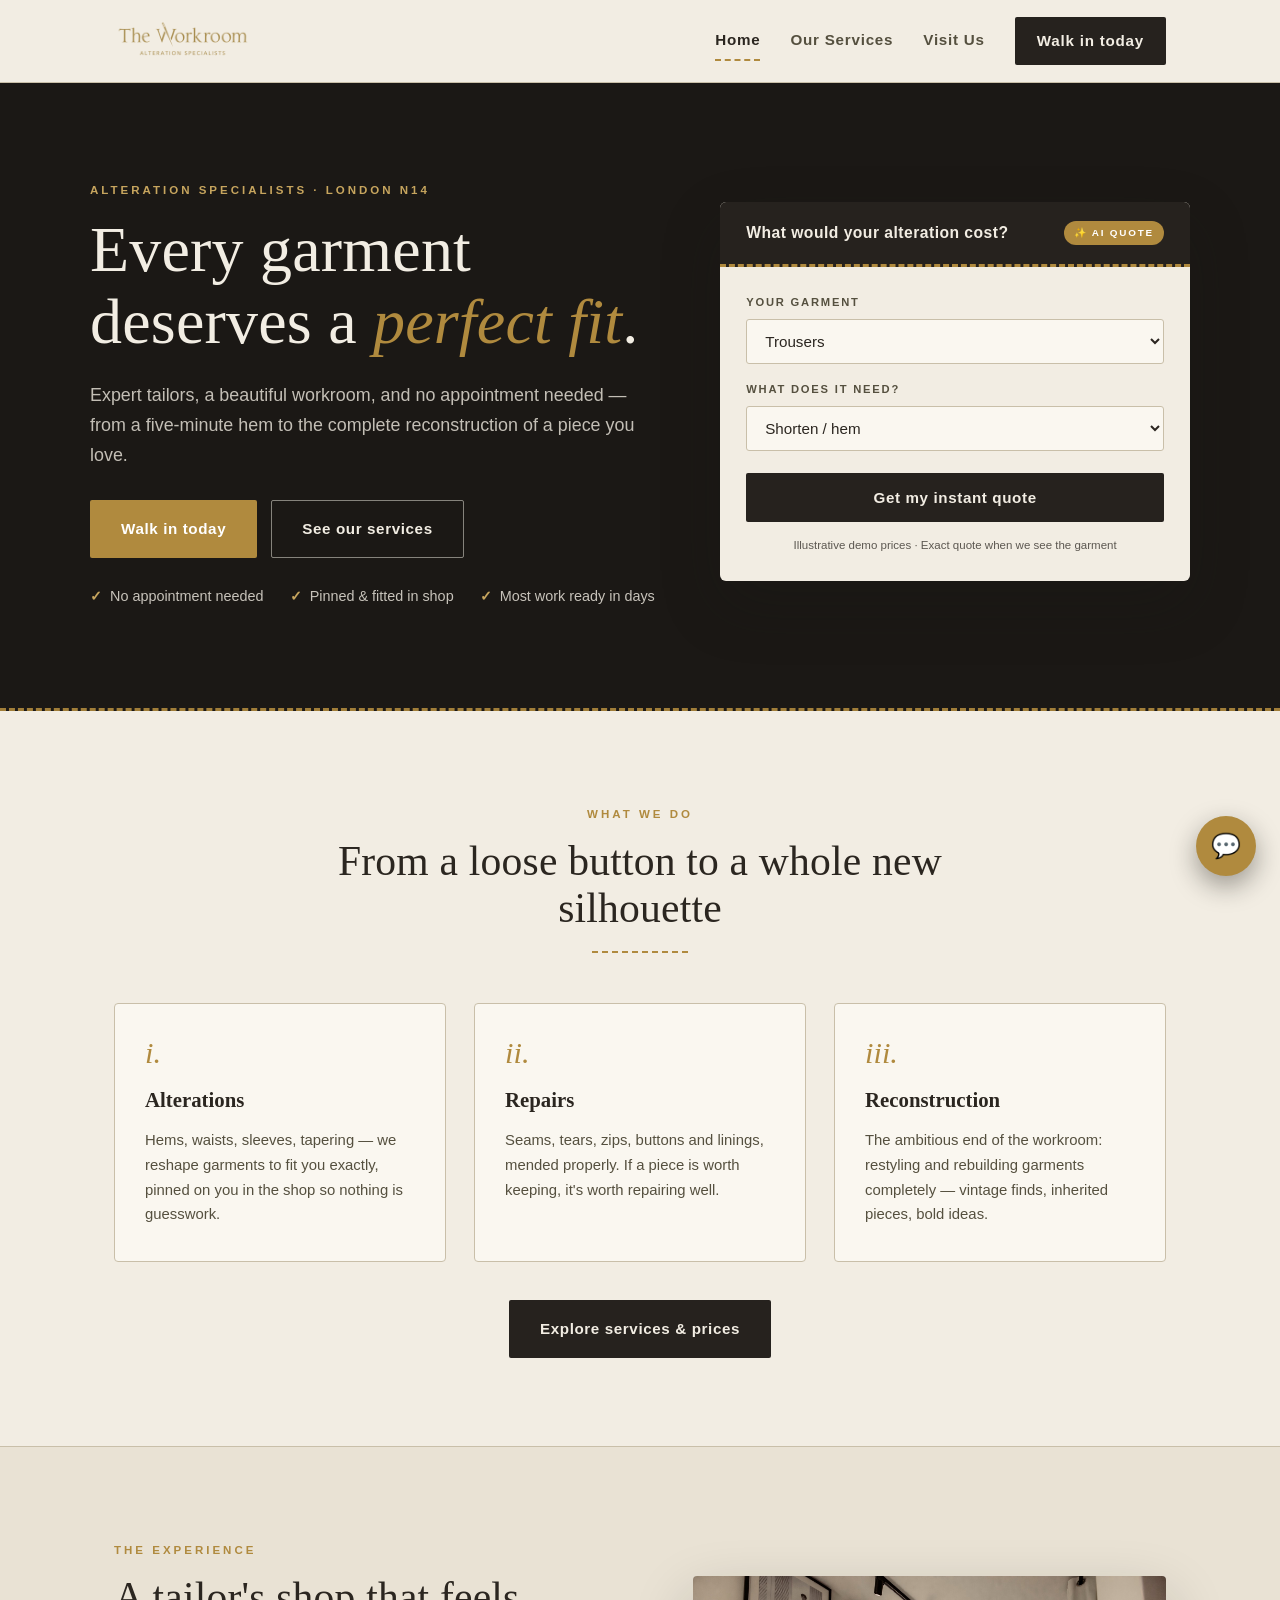
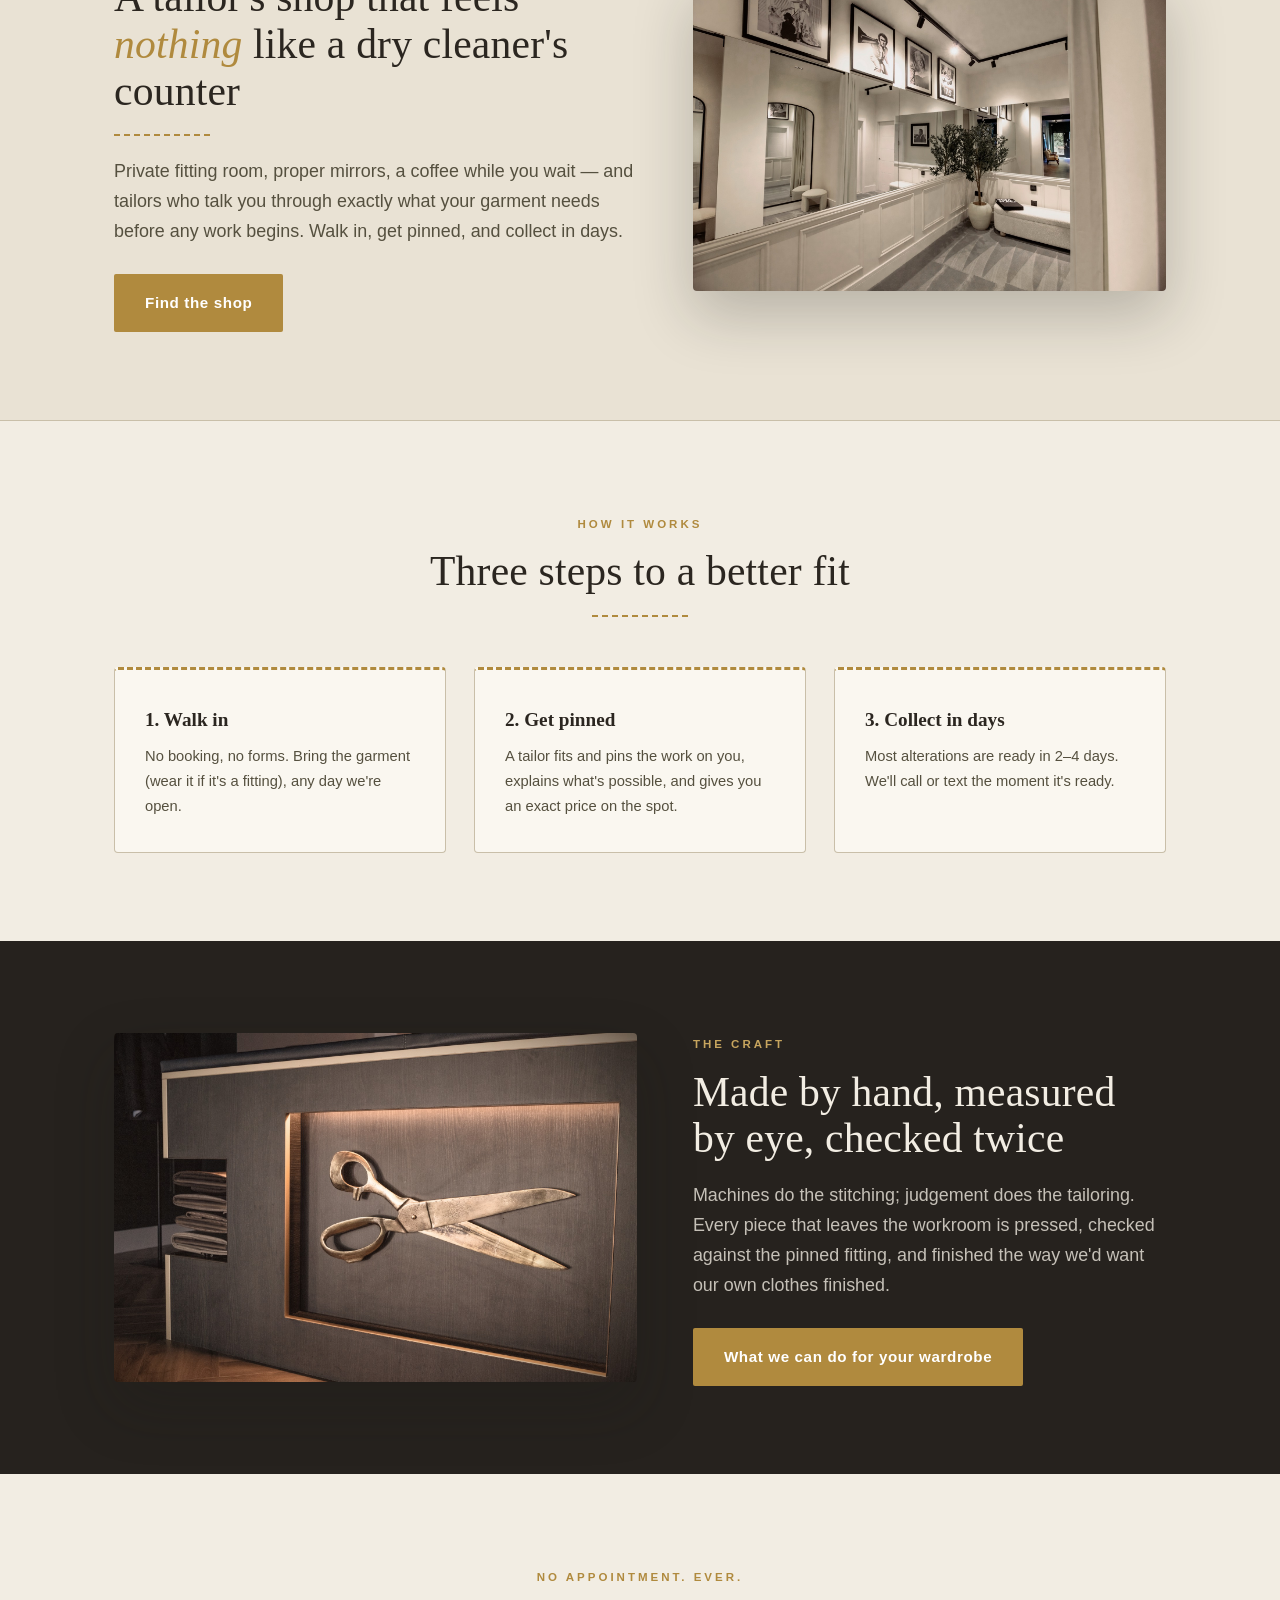
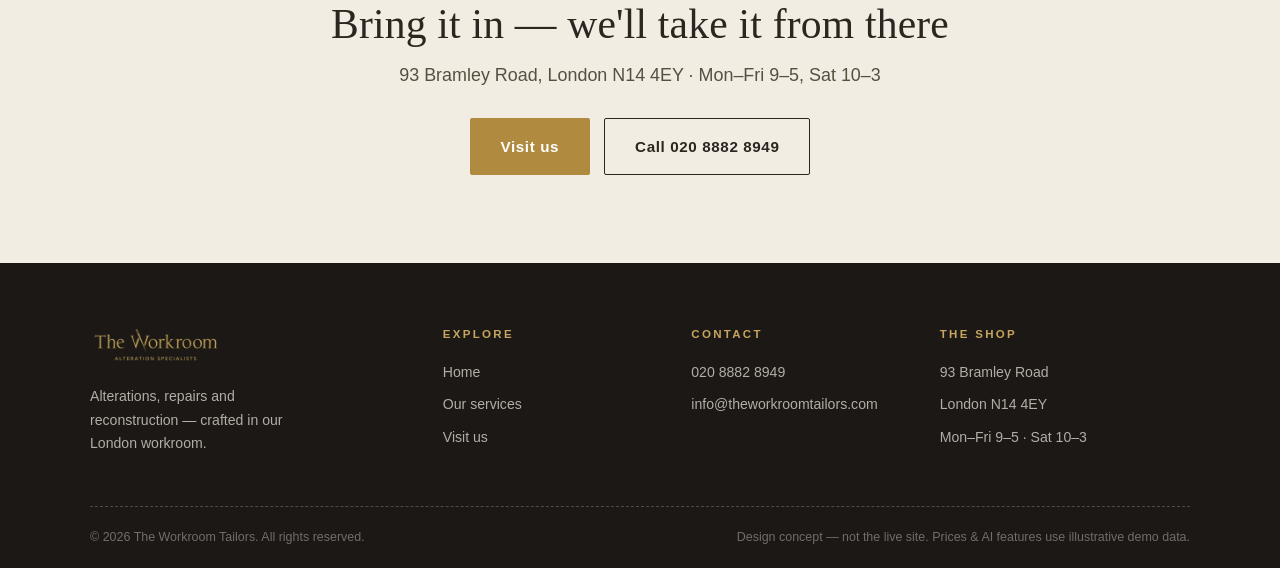
==== index.html @ c44c6825 "Workroom Tailors pitch mockup Co-Authored-By: Claude Fable 5 <noreply@anthropic.com> Claude-Session:" ====
<!DOCTYPE html>
<html lang="en-GB">
<head>
<meta charset="UTF-8">
<meta name="viewport" content="width=device-width, initial-scale=1.0">
<title>The Workroom Tailors — Alterations, Repairs &amp; Reconstruction in London N14</title>
<meta name="description" content="Expert alterations, repairs and reconstruction at 93 Bramley Road, London. Walk in — no appointment needed.">
<link rel="icon" href="assets/logo.png">
<link rel="stylesheet" href="css/style.css">
</head>
<body>

<header class="site-header">
  <div class="wrap header-in">
    <a class="brand" href="index.html">
      <img src="assets/logo.png" alt="The Workroom — Alteration Specialists">
    </a>
    <nav class="main-nav" id="nav" aria-label="Main navigation">
      <a href="index.html" class="active">Home</a>
      <a href="our-services.html">Our Services</a>
      <a href="visit-us.html">Visit Us</a>
      <a href="visit-us.html" class="nav-cta">Walk in today</a>
    </nav>
    <button class="nav-toggle" aria-label="Menu" aria-expanded="false">☰</button>
  </div>
</header>

<section class="hero on-dark" style="--hero-img: url('assets/shop-interior.jpg');">
  <div class="wrap hero-in">
    <div>
      <span class="eyebrow">Alteration Specialists · London N14</span>
      <h1>Every garment deserves a <span class="brass-i">perfect fit</span>.</h1>
      <p class="lede">Expert tailors, a beautiful workroom, and no appointment needed — from a five-minute hem to the complete reconstruction of a piece you love.</p>
      <div class="cta-buttons" style="justify-content: flex-start;">
        <a href="visit-us.html" class="btn btn-brass">Walk in today</a>
        <a href="our-services.html" class="btn btn-outline">See our services</a>
      </div>
      <ul class="hero-points">
        <li><span class="tick">✓</span> No appointment needed</li>
        <li><span class="tick">✓</span> Pinned &amp; fitted in shop</li>
        <li><span class="tick">✓</span> Most work ready in days</li>
      </ul>
    </div>

    <div class="est-card" data-estimator>
      <div class="est-top">
        <h3>What would your alteration cost?</h3>
        <span class="est-badge">✨ AI Quote</span>
      </div>
      <div class="est-body"><!-- estimator.js renders here --></div>
    </div>
  </div>
  <div class="hero-rule"></div>
</section>

<section class="section">
  <div class="wrap">
    <div class="section-head center reveal">
      <span class="eyebrow">What we do</span>
      <h2>From a loose button to a whole new silhouette</h2>
      <div class="stitch-rule"></div>
    </div>
    <div class="grid-3">
      <div class="card reveal">
        <div class="num">i.</div>
        <h3>Alterations</h3>
        <p>Hems, waists, sleeves, tapering — we reshape garments to fit you exactly, pinned on you in the shop so nothing is guesswork.</p>
      </div>
      <div class="card reveal">
        <div class="num">ii.</div>
        <h3>Repairs</h3>
        <p>Seams, tears, zips, buttons and linings, mended properly. If a piece is worth keeping, it's worth repairing well.</p>
      </div>
      <div class="card reveal">
        <div class="num">iii.</div>
        <h3>Reconstruction</h3>
        <p>The ambitious end of the workroom: restyling and rebuilding garments completely — vintage finds, inherited pieces, bold ideas.</p>
      </div>
    </div>
    <div style="text-align:center; margin-top: 38px;" class="reveal">
      <a href="our-services.html" class="btn btn-cloth">Explore services &amp; prices</a>
    </div>
  </div>
</section>

<section class="section deep-linen">
  <div class="wrap band-in">
    <div class="reveal">
      <span class="eyebrow">The experience</span>
      <h2>A tailor's shop that feels <span class="brass-i">nothing</span> like a dry cleaner's counter</h2>
      <div class="stitch-rule"></div>
      <p class="lede" style="margin-top: 20px;">Private fitting room, proper mirrors, a coffee while you wait — and tailors who talk you through exactly what your garment needs before any work begins. Walk in, get pinned, and collect in days.</p>
      <div class="cta-buttons" style="justify-content: flex-start; margin-top: 28px;">
        <a href="visit-us.html" class="btn btn-brass">Find the shop</a>
      </div>
    </div>
    <img class="reveal" src="assets/fitting-room.jpg" alt="The Workroom's private fitting room" loading="lazy">
  </div>
</section>

<section class="section">
  <div class="wrap">
    <div class="section-head center reveal">
      <span class="eyebrow">How it works</span>
      <h2>Three steps to a better fit</h2>
      <div class="stitch-rule"></div>
    </div>
    <div class="steps">
      <div class="step reveal">
        <h3>1. Walk in</h3>
        <p>No booking, no forms. Bring the garment (wear it if it's a fitting), any day we're open.</p>
      </div>
      <div class="step reveal">
        <h3>2. Get pinned</h3>
        <p>A tailor fits and pins the work on you, explains what's possible, and gives you an exact price on the spot.</p>
      </div>
      <div class="step reveal">
        <h3>3. Collect in days</h3>
        <p>Most alterations are ready in 2–4 days. We'll call or text the moment it's ready.</p>
      </div>
    </div>
  </div>
</section>

<section class="section dark on-dark">
  <div class="wrap band-in">
    <img class="reveal" src="assets/counter-scissors.jpg" alt="Brass tailor's shears set into the Workroom counter" loading="lazy">
    <div class="reveal">
      <span class="eyebrow">The craft</span>
      <h2>Made by hand, measured by eye, checked twice</h2>
      <p class="lede" style="margin-top: 18px;">Machines do the stitching; judgement does the tailoring. Every piece that leaves the workroom is pressed, checked against the pinned fitting, and finished the way we'd want our own clothes finished.</p>
      <div class="cta-buttons" style="justify-content: flex-start; margin-top: 28px;">
        <a href="our-services.html" class="btn btn-brass">What we can do for your wardrobe</a>
      </div>
    </div>
  </div>
</section>

<section class="section">
  <div class="wrap cta-final reveal">
    <span class="eyebrow">No appointment. Ever.</span>
    <h2>Bring it in — we'll take it from there</h2>
    <p class="lede">93 Bramley Road, London N14 4EY · Mon–Fri 9–5, Sat 10–3</p>
    <div class="cta-buttons">
      <a href="visit-us.html" class="btn btn-brass">Visit us</a>
      <a href="tel:02088828949" class="btn btn-outline">Call 020 8882 8949</a>
    </div>
  </div>
</section>

<footer class="site-footer">
  <div class="wrap footer-in">
    <div class="footer-brand">
      <img src="assets/logo.png" alt="The Workroom — Alteration Specialists">
      <p>Alterations, repairs and reconstruction — crafted in our London workroom.</p>
    </div>
    <div>
      <h4>Explore</h4>
      <ul>
        <li><a href="index.html">Home</a></li>
        <li><a href="our-services.html">Our services</a></li>
        <li><a href="visit-us.html">Visit us</a></li>
      </ul>
    </div>
    <div>
      <h4>Contact</h4>
      <ul>
        <li><a href="tel:02088828949">020 8882 8949</a></li>
        <li><a href="mailto:info@theworkroomtailors.com">info@theworkroomtailors.com</a></li>
      </ul>
    </div>
    <div>
      <h4>The shop</h4>
      <ul>
        <li>93 Bramley Road</li>
        <li>London N14 4EY</li>
        <li>Mon–Fri 9–5 · Sat 10–3</li>
      </ul>
    </div>
  </div>
  <div class="wrap footer-legal">
    <span>© 2026 The Workroom Tailors. All rights reserved.</span>
    <span>Design concept — not the live site. Prices &amp; AI features use illustrative demo data.</span>
  </div>
</footer>

<script src="js/main.js"></script>
<script src="js/estimator.js"></script>
<script src="js/chat.js"></script>
</body>
</html>
---- css/style.css ----
/* The Workroom Tailors — full-site pitch mockup
   Carries the approved single-page mockup's identity: dark cloth, linen,
   chalk-blue and brass with the stitch motif. No webfonts — demos offline. */

:root {
  --cloth: #26221E;
  --cloth-deep: #1B1815;
  --linen: #F2EDE3;
  --linen-deep: #E9E2D4;
  --chalk: #8FB6D4;
  --brass: #B08A3E;
  --brass-soft: #C7A55E;
  --ink: #2B2620;
  --body-c: #55503F;
  --stitch: #C9BFA9;
  --shadow: 0 12px 32px rgba(27, 24, 21, 0.14);
  --shadow-lg: 0 24px 60px rgba(27, 24, 21, 0.24);
  --serif: Didot, "Bodoni 72", "Playfair Display", Georgia, serif;
  --sans: Optima, Candara, "Gill Sans", "Segoe UI", sans-serif;
}

* { margin: 0; padding: 0; box-sizing: border-box; }

html { scroll-behavior: smooth; }

body {
  font-family: var(--sans);
  color: var(--body-c);
  background: var(--linen);
  line-height: 1.68;
  font-size: 16.5px;
  -webkit-font-smoothing: antialiased;
}

img { max-width: 100%; display: block; }

a { color: inherit; }

:focus-visible { outline: 3px solid var(--chalk); outline-offset: 3px; }

.wrap { max-width: 1100px; margin: 0 auto; padding: 0 24px; }

/* ---------- Typography ---------- */

h1, h2, h3.display {
  font-family: var(--serif);
  font-weight: 500;
  color: var(--ink);
  line-height: 1.12;
  letter-spacing: 0.2px;
}

h1 { font-size: clamp(2.4rem, 5.2vw, 4rem); }
h2 { font-size: clamp(1.8rem, 3.4vw, 2.6rem); }

.eyebrow {
  display: inline-block;
  font-size: 0.72rem;
  font-weight: 600;
  letter-spacing: 0.26em;
  text-transform: uppercase;
  color: var(--brass);
  margin-bottom: 14px;
}

.lede { font-size: 1.12rem; max-width: 56ch; }

.brass-i { font-style: italic; color: var(--brass); }

.on-dark h1, .on-dark h2 { color: var(--linen); }
.on-dark .lede { color: rgba(242, 237, 227, 0.78); }
.on-dark .eyebrow { color: var(--brass-soft); }

/* ---------- Stitch motif ---------- */

.stitch-rule {
  height: 0;
  width: 96px;
  border-top: 2px dashed var(--brass);
  margin: 20px 0 0;
}

.center .stitch-rule { margin-left: auto; margin-right: auto; }

/* ---------- Buttons ---------- */

.btn {
  display: inline-block;
  font-family: var(--sans);
  font-weight: 600;
  font-size: 0.95rem;
  letter-spacing: 0.04em;
  padding: 15px 30px;
  border-radius: 2px;
  border: 1px solid transparent;
  text-decoration: none;
  cursor: pointer;
  transition: transform 0.18s ease, box-shadow 0.18s ease, background 0.18s ease;
}

.btn:hover { transform: translateY(-1px); }

.btn-brass { background: var(--brass); color: #fff; }
.btn-brass:hover { background: #9a7735; box-shadow: 0 8px 22px rgba(176, 138, 62, 0.4); }

.btn-cloth { background: var(--cloth); color: var(--linen); }
.btn-cloth:hover { box-shadow: 0 8px 22px rgba(27, 24, 21, 0.35); }

.btn-outline { background: transparent; color: var(--ink); border-color: var(--ink); }
.btn-outline:hover { background: rgba(43, 38, 32, 0.06); }

.on-dark .btn-outline { color: var(--linen); border-color: rgba(242, 237, 227, 0.5); }
.on-dark .btn-outline:hover { border-color: var(--linen); background: rgba(242, 237, 227, 0.08); }

/* ---------- Header ---------- */

.site-header {
  position: sticky;
  top: 0;
  z-index: 90;
  background: rgba(242, 237, 227, 0.96);
  backdrop-filter: blur(10px);
  border-bottom: 1px solid var(--stitch);
}

.header-in {
  display: flex;
  align-items: center;
  justify-content: space-between;
  gap: 20px;
  height: 82px;
}

.brand { display: flex; align-items: center; text-decoration: none; }

.brand img { height: 46px; width: auto; }

.main-nav { display: flex; align-items: center; gap: 30px; }

.main-nav a {
  text-decoration: none;
  font-size: 0.95rem;
  font-weight: 600;
  letter-spacing: 0.05em;
  color: var(--body-c);
  padding: 6px 0;
  border-bottom: 2px dashed transparent;
  transition: color 0.15s ease, border-color 0.15s ease;
}

.main-nav a:hover { color: var(--ink); }

.main-nav a.active { color: var(--ink); border-bottom-color: var(--brass); }

.main-nav a.nav-cta {
  padding: 11px 22px;
  border-bottom: none;
  border-radius: 2px;
  background: var(--cloth);
  color: var(--linen);
}

.main-nav a.nav-cta:hover { background: var(--cloth-deep); color: #fff; }

.nav-toggle {
  display: none;
  background: none;
  border: 1px solid var(--stitch);
  border-radius: 3px;
  padding: 8px 10px;
  font-size: 1.1rem;
  cursor: pointer;
  color: var(--ink);
}

/* ---------- Hero (dark, photo) ---------- */

.hero {
  position: relative;
  background: var(--cloth-deep);
  color: var(--linen);
  overflow: hidden;
}

.hero::before {
  content: "";
  position: absolute;
  inset: 0;
  background-image: var(--hero-img, none);
  background-size: cover;
  background-position: center;
  opacity: 0.42;
}

.hero::after {
  content: "";
  position: absolute;
  inset: 0;
  background: linear-gradient(100deg, rgba(27, 24, 21, 0.92) 25%, rgba(27, 24, 21, 0.45) 100%);
}

.hero-in {
  position: relative;
  z-index: 2;
  display: grid;
  grid-template-columns: 1.1fr 0.9fr;
  gap: 56px;
  align-items: center;
  padding: 92px 0 100px;
}

.hero-in.hero-solo { grid-template-columns: 1fr; max-width: 720px; }

.hero .lede { margin: 22px 0 30px; }

.hero-points { list-style: none; display: flex; flex-wrap: wrap; gap: 10px 26px; margin-top: 26px; }

.hero-points li {
  font-size: 0.9rem;
  color: rgba(242, 237, 227, 0.8);
  display: flex;
  align-items: center;
  gap: 8px;
}

.hero-points .tick { color: var(--brass-soft); font-weight: 700; }

.hero-rule {
  position: relative;
  z-index: 2;
  height: 0;
  border-top: 3px dashed var(--brass);
  opacity: 0.9;
}

/* ---------- Page hero (inner) ---------- */

.page-hero {
  position: relative;
  background: var(--cloth-deep);
  color: var(--linen);
  padding: 76px 0 68px;
  overflow: hidden;
}

.page-hero::before {
  content: "";
  position: absolute;
  inset: 0;
  background-image: var(--hero-img, none);
  background-size: cover;
  background-position: center 60%;
  opacity: 0.34;
}

.page-hero::after {
  content: "";
  position: absolute;
  inset: 0;
  background: linear-gradient(100deg, rgba(27, 24, 21, 0.93) 30%, rgba(27, 24, 21, 0.5) 100%);
}

.page-hero .wrap { position: relative; z-index: 2; }

.page-hero h1 { font-size: clamp(2.1rem, 4.2vw, 3.2rem); }
.page-hero .lede { margin-top: 16px; }

.page-hero .crumb {
  font-size: 0.75rem;
  letter-spacing: 0.16em;
  text-transform: uppercase;
  color: var(--brass-soft);
  margin-bottom: 14px;
}
.page-hero .crumb a { color: var(--brass-soft); text-decoration: none; }
.page-hero .crumb a:hover { text-decoration: underline; }

/* ---------- Estimator card (signature) ---------- */

.est-card {
  background: var(--linen);
  color: var(--ink);
  border-radius: 6px;
  box-shadow: var(--shadow-lg);
  overflow: hidden;
}

.est-top {
  background: var(--cloth);
  color: var(--linen);
  padding: 18px 26px;
  display: flex;
  align-items: center;
  justify-content: space-between;
  gap: 12px;
  border-bottom: 3px dashed var(--brass);
}

.est-top h3 { font-family: var(--sans); font-size: 0.98rem; font-weight: 600; letter-spacing: 0.03em; }

.est-badge {
  font-size: 0.62rem;
  font-weight: 700;
  letter-spacing: 0.18em;
  text-transform: uppercase;
  background: var(--brass);
  color: #fff;
  padding: 4px 10px;
  border-radius: 999px;
  white-space: nowrap;
}

.est-body { padding: 26px; }

.est-field { margin-bottom: 16px; }

.est-field label,
.form-field label {
  display: block;
  font-size: 0.7rem;
  font-weight: 700;
  letter-spacing: 0.16em;
  text-transform: uppercase;
  color: var(--body-c);
  margin-bottom: 7px;
}

.est-field select,
.form-field input,
.form-field select,
.form-field textarea {
  width: 100%;
  padding: 12px 14px;
  font-family: var(--sans);
  font-size: 0.95rem;
  color: var(--ink);
  background: #faf7f0;
  border: 1px solid var(--stitch);
  border-radius: 3px;
}

.est-field select:focus,
.form-field input:focus,
.form-field select:focus,
.form-field textarea:focus {
  border-color: var(--brass);
  outline: none;
  box-shadow: 0 0 0 3px rgba(176, 138, 62, 0.18);
}

.est-submit { width: 100%; margin-top: 6px; }

.est-note { margin-top: 14px; font-size: 0.72rem; text-align: center; opacity: 0.75; }

.est-loading { text-align: center; padding: 34px 10px; }

.est-loading .scan {
  width: 54px; height: 54px;
  margin: 0 auto 18px;
  border-radius: 50%;
  border: 3px dashed var(--brass);
  animation: spin 1.4s linear infinite;
}

@keyframes spin { to { transform: rotate(360deg); } }

.est-loading p { font-size: 0.9rem; }

.est-result { text-align: center; }

.est-result .r-label {
  font-size: 0.7rem; font-weight: 700;
  letter-spacing: 0.18em; text-transform: uppercase;
  color: var(--body-c);
}

.est-figure {
  font-family: var(--serif);
  font-weight: 600;
  font-size: 2.3rem;
  color: var(--ink);
  margin: 8px 0 2px;
  font-variant-numeric: tabular-nums;
}

.est-turn { font-size: 0.9rem; color: var(--brass); font-weight: 600; }

.est-meta {
  display: flex;
  justify-content: center;
  gap: 22px;
  margin: 18px 0;
  padding: 14px 0;
  border-top: 1px dashed var(--stitch);
  border-bottom: 1px dashed var(--stitch);
}

.est-meta div { font-size: 0.72rem; letter-spacing: 0.03em; }

.est-meta b { display: block; font-size: 0.95rem; color: var(--ink); }

.est-actions { display: flex; flex-direction: column; gap: 10px; }

.est-back {
  background: none; border: none;
  font-family: var(--sans);
  font-size: 0.82rem;
  color: var(--body-c);
  cursor: pointer;
  text-decoration: underline;
}

/* ---------- Sections ---------- */

.section { padding: 88px 0; }

.section.deep-linen { background: var(--linen-deep); border-top: 1px solid var(--stitch); border-bottom: 1px solid var(--stitch); }

.section.dark { background: var(--cloth); color: rgba(242, 237, 227, 0.8); }
.section.dark h2, .section.dark h3 { color: var(--linen); }

.section-head { max-width: 640px; margin-bottom: 50px; }

.section-head.center { margin-left: auto; margin-right: auto; text-align: center; }

.section-head h2 { margin-bottom: 12px; }

/* ---------- Cards / grids ---------- */

.grid-2 { display: grid; grid-template-columns: 1fr 1fr; gap: 28px; }
.grid-3 { display: grid; grid-template-columns: repeat(3, 1fr); gap: 28px; }

.card {
  background: #faf7f0;
  border: 1px solid var(--stitch);
  border-radius: 4px;
  padding: 34px 30px;
  transition: transform 0.2s ease, box-shadow 0.2s ease;
}

.card:hover { transform: translateY(-4px); box-shadow: var(--shadow); }

.card h3 { font-family: var(--serif); font-size: 1.3rem; color: var(--ink); margin-bottom: 10px; }

.card p { font-size: 0.93rem; }

.card .num {
  font-family: var(--serif);
  font-style: italic;
  font-size: 1.9rem;
  color: var(--brass);
  line-height: 1;
  margin-bottom: 14px;
}

/* photo cards */
.photo-card { padding: 0; overflow: hidden; background: #faf7f0; }
.photo-card img { height: 230px; width: 100%; object-fit: cover; }
.photo-card .pc-body { padding: 26px 28px 30px; }

/* ---------- Band (image + text) ---------- */

.band-in {
  display: grid;
  grid-template-columns: 1.05fr 0.95fr;
  gap: 56px;
  align-items: center;
}

.band-in img { border-radius: 4px; box-shadow: var(--shadow-lg); }

/* ---------- Price list ---------- */

.price-cols { display: grid; grid-template-columns: 1fr 1fr; gap: 0 56px; max-width: 880px; margin: 0 auto; }

.price-list { list-style: none; }

.price-list li {
  display: flex;
  justify-content: space-between;
  align-items: baseline;
  gap: 14px;
  padding: 13px 4px;
  border-bottom: 1px dashed var(--stitch);
  font-size: 0.95rem;
}

.price-list li b { color: var(--ink); font-weight: 600; }

.price-list .p-amount { font-family: var(--serif); font-size: 1.1rem; color: var(--brass); white-space: nowrap; }

.price-note { font-size: 0.75rem; text-align: center; margin-top: 18px; opacity: 0.75; }

/* ---------- Steps ---------- */

.steps { display: grid; grid-template-columns: repeat(3, 1fr); gap: 28px; }

.step {
  background: #faf7f0;
  border: 1px solid var(--stitch);
  border-top: 3px dashed var(--brass);
  border-radius: 4px;
  padding: 34px 30px;
}

.step h3 { font-family: var(--serif); font-size: 1.2rem; color: var(--ink); margin-bottom: 8px; }
.step p { font-size: 0.92rem; }

/* ---------- FAQ ---------- */

.faq { max-width: 760px; margin: 0 auto; }

.faq details {
  background: #faf7f0;
  border: 1px solid var(--stitch);
  border-radius: 4px;
  margin-bottom: 12px;
  overflow: hidden;
}

.faq summary {
  padding: 17px 22px;
  font-weight: 600;
  font-size: 0.97rem;
  color: var(--ink);
  cursor: pointer;
  list-style: none;
  display: flex;
  justify-content: space-between;
  align-items: center;
  gap: 14px;
}

.faq summary::-webkit-details-marker { display: none; }

.faq summary::after { content: "+"; font-family: var(--serif); font-size: 1.3rem; color: var(--brass); flex-shrink: 0; }

.faq details[open] summary::after { content: "–"; }

.faq details[open] summary { border-bottom: 1px dashed var(--stitch); }

.faq .faq-a { padding: 15px 22px 19px; font-size: 0.92rem; }

/* ---------- Forms ---------- */

.form-card {
  background: #faf7f0;
  border: 1px solid var(--stitch);
  border-radius: 6px;
  padding: 36px;
  box-shadow: var(--shadow);
}

.form-field { margin-bottom: 18px; }

.form-row { display: grid; grid-template-columns: 1fr 1fr; gap: 16px; }

.form-field textarea { min-height: 110px; resize: vertical; }

.form-success {
  display: none;
  background: var(--linen-deep);
  border: 1px dashed var(--brass);
  border-radius: 4px;
  padding: 16px 20px;
  font-size: 0.92rem;
  color: var(--ink);
  margin-top: 16px;
}

/* ---------- Info / visit ---------- */

.info-list { list-style: none; }

.info-list li { display: flex; gap: 16px; margin-bottom: 22px; align-items: flex-start; }

.info-list .icon {
  width: 44px; height: 44px; flex-shrink: 0;
  border-radius: 3px;
  background: var(--cloth);
  color: var(--brass-soft);
  display: flex; align-items: center; justify-content: center;
  font-size: 1.1rem;
}

.info-list b { display: block; font-size: 0.95rem; color: var(--ink); }

.info-list span, .info-list a { font-size: 0.9rem; }

.hours-table { list-style: none; max-width: 380px; }

.hours-table li {
  display: flex;
  justify-content: space-between;
  padding: 10px 4px;
  border-bottom: 1px dashed var(--stitch);
  font-size: 0.95rem;
}

.hours-table b { color: var(--ink); }

.map-ph {
  height: 300px;
  border-radius: 4px;
  background:
    linear-gradient(rgba(233, 226, 212, 0.88), rgba(233, 226, 212, 0.88)),
    repeating-linear-gradient(0deg, transparent, transparent 26px, rgba(176, 138, 62, 0.3) 27px),
    repeating-linear-gradient(90deg, transparent, transparent 26px, rgba(176, 138, 62, 0.3) 27px);
  border: 1px solid var(--stitch);
  display: flex;
  align-items: center;
  justify-content: center;
  flex-direction: column;
  gap: 6px;
  font-size: 0.88rem;
}

.map-ph .pin { font-size: 1.7rem; }

/* ---------- CTA ---------- */

.cta-final { text-align: center; }
.cta-final h2 { margin-bottom: 12px; }
.cta-final .lede { margin: 0 auto 28px; }
.cta-buttons { display: flex; gap: 14px; justify-content: center; flex-wrap: wrap; }

/* ---------- Footer ---------- */

.site-footer { background: var(--cloth-deep); color: rgba(242, 237, 227, 0.7); }

.footer-in {
  display: grid;
  grid-template-columns: 1.5fr 1fr 1fr 1.2fr;
  gap: 40px;
  padding: 62px 0 48px;
}

.footer-in h4 {
  font-size: 0.72rem;
  font-weight: 700;
  letter-spacing: 0.2em;
  text-transform: uppercase;
  color: var(--brass-soft);
  margin-bottom: 16px;
}

.footer-in ul { list-style: none; }

.footer-in li { margin-bottom: 9px; font-size: 0.88rem; }

.footer-in a { color: rgba(242, 237, 227, 0.7); text-decoration: none; }
.footer-in a:hover { color: var(--linen); }

.footer-brand img { height: 44px; width: auto; margin-bottom: 16px; filter: brightness(1.15); }

.footer-brand p { font-size: 0.88rem; max-width: 30ch; }

.footer-legal {
  border-top: 1px dashed rgba(201, 191, 169, 0.3);
  padding: 20px 0;
  display: flex;
  justify-content: space-between;
  gap: 16px;
  flex-wrap: wrap;
  font-size: 0.78rem;
  color: rgba(242, 237, 227, 0.4);
}

/* ---------- Chat widget ---------- */

.chat-fab {
  position: fixed;
  right: 24px;
  bottom: 24px;
  z-index: 200;
  width: 60px;
  height: 60px;
  border-radius: 50%;
  border: none;
  background: var(--brass);
  color: #fff;
  font-size: 1.5rem;
  cursor: pointer;
  box-shadow: 0 10px 26px rgba(27, 24, 21, 0.4);
  transition: transform 0.18s ease, background 0.18s ease;
  display: flex; align-items: center; justify-content: center;
}

.chat-fab:hover { transform: scale(1.07); background: #9a7735; }

.chat-panel {
  position: fixed;
  right: 24px;
  bottom: 96px;
  z-index: 200;
  width: min(370px, calc(100vw - 32px));
  height: 500px;
  max-height: calc(100vh - 130px);
  background: var(--linen);
  border-radius: 8px;
  box-shadow: var(--shadow-lg);
  display: flex;
  flex-direction: column;
  overflow: hidden;
  opacity: 0;
  transform: translateY(14px) scale(0.98);
  pointer-events: none;
  transition: opacity 0.2s ease, transform 0.2s ease;
}

.chat-panel.open { opacity: 1; transform: none; pointer-events: auto; }

.chat-head {
  background: var(--cloth);
  color: var(--linen);
  padding: 16px 18px;
  display: flex;
  align-items: center;
  gap: 12px;
  border-bottom: 3px dashed var(--brass);
}

.chat-head .avatar {
  width: 38px; height: 38px;
  border-radius: 50%;
  background: var(--brass);
  color: #fff;
  font-family: var(--serif);
  font-weight: 600;
  display: flex; align-items: center; justify-content: center;
}

.chat-head b { font-size: 0.95rem; display: block; line-height: 1.2; }

.chat-head span { font-size: 0.72rem; color: var(--brass-soft); }

.chat-head .chat-close {
  margin-left: auto;
  background: none; border: none;
  color: rgba(242, 237, 227, 0.75);
  font-size: 1.2rem;
  cursor: pointer;
}

.chat-body { flex: 1; overflow-y: auto; padding: 18px 16px; background: #faf7f0; }

.msg { max-width: 84%; margin-bottom: 12px; padding: 11px 14px; border-radius: 10px; font-size: 0.88rem; line-height: 1.5; }

.msg.bot { background: #fff; border: 1px solid var(--stitch); border-bottom-left-radius: 3px; }

.msg.user { background: var(--cloth); color: var(--linen); margin-left: auto; border-bottom-right-radius: 3px; }

.msg.typing span {
  display: inline-block; width: 7px; height: 7px; border-radius: 50%;
  background: var(--brass); margin-right: 3px;
  animation: blink 1.2s infinite;
}
.msg.typing span:nth-child(2) { animation-delay: 0.2s; }
.msg.typing span:nth-child(3) { animation-delay: 0.4s; }

@keyframes blink { 0%, 80%, 100% { opacity: 0.25; } 40% { opacity: 1; } }

.chat-chips { padding: 0 16px 10px; display: flex; flex-wrap: wrap; gap: 8px; background: #faf7f0; }

.chip {
  background: #fff;
  border: 1px solid var(--brass);
  color: var(--brass);
  font-size: 0.76rem;
  font-weight: 600;
  padding: 7px 12px;
  border-radius: 999px;
  cursor: pointer;
  font-family: var(--sans);
  transition: background 0.15s ease;
}

.chip:hover { background: var(--linen-deep); }

.chat-input { display: flex; gap: 8px; padding: 12px 14px; border-top: 1px solid var(--stitch); background: #fff; }

.chat-input input {
  flex: 1;
  border: 1px solid var(--stitch);
  border-radius: 999px;
  padding: 10px 16px;
  font-family: var(--sans);
  font-size: 0.88rem;
}

.chat-input input:focus { outline: none; border-color: var(--brass); }

.chat-input button {
  width: 42px; height: 42px;
  border-radius: 50%;
  border: none;
  background: var(--cloth);
  color: var(--brass-soft);
  font-size: 1rem;
  cursor: pointer;
}

/* ---------- Reveal ---------- */

.reveal { opacity: 0; transform: translateY(22px); transition: opacity 0.6s ease, transform 0.6s ease; }

.reveal.in { opacity: 1; transform: none; }

@media (prefers-reduced-motion: reduce) {
  html { scroll-behavior: auto; }
  .reveal { opacity: 1; transform: none; transition: none; }
  .btn, .card, .chat-fab { transition: none; }
  .est-loading .scan { animation: none; }
}

/* ---------- Responsive ---------- */

@media (max-width: 960px) {
  .hero-in { grid-template-columns: 1fr; gap: 44px; padding: 64px 0 72px; }
  .band-in { grid-template-columns: 1fr; gap: 36px; }
  .grid-3, .steps { grid-template-columns: 1fr; }
  .price-cols { grid-template-columns: 1fr; }
  .footer-in { grid-template-columns: 1fr 1fr; }
}

@media (max-width: 700px) {
  .main-nav {
    position: absolute;
    top: 82px; left: 0; right: 0;
    background: var(--linen);
    border-bottom: 1px solid var(--stitch);
    flex-direction: column;
    align-items: flex-start;
    padding: 18px 24px 24px;
    gap: 16px;
    display: none;
  }
  .main-nav.open { display: flex; }
  .nav-toggle { display: block; }
  .grid-2, .form-row { grid-template-columns: 1fr; }
  .section { padding: 62px 0; }
}
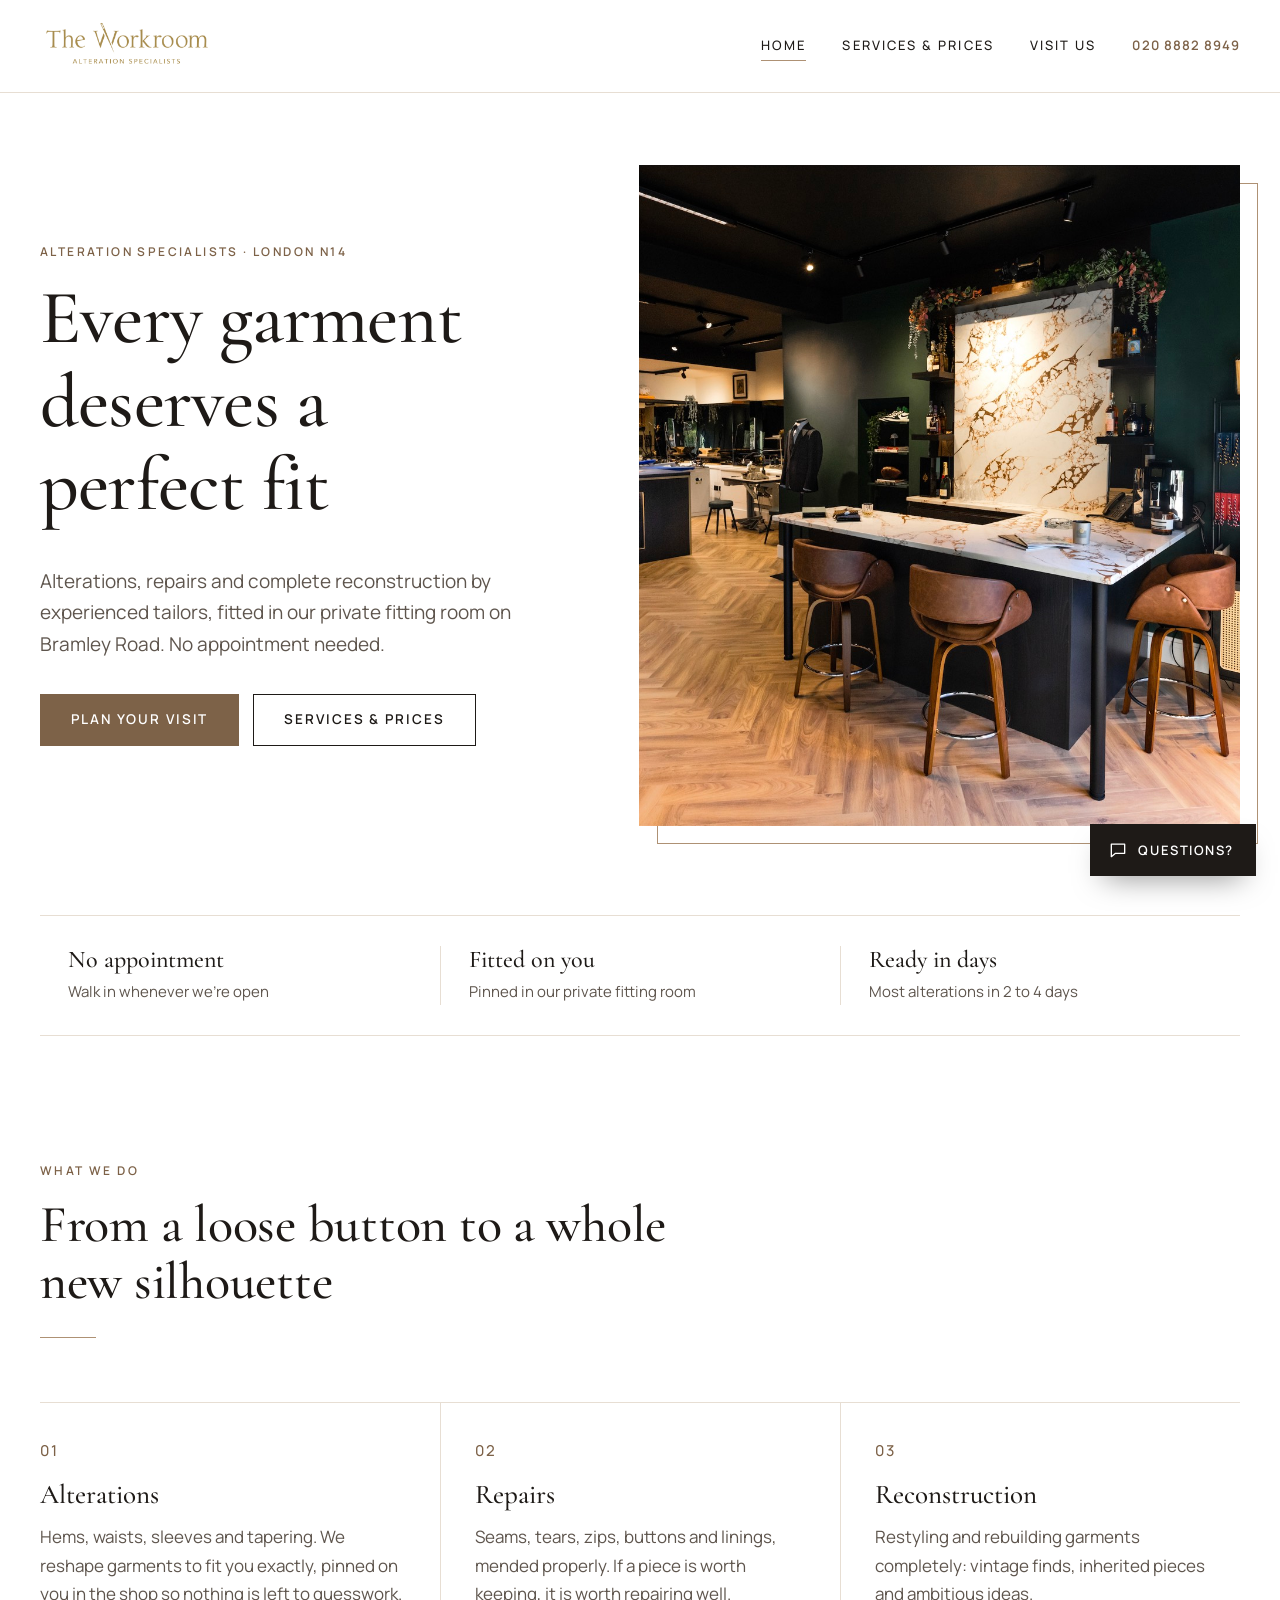
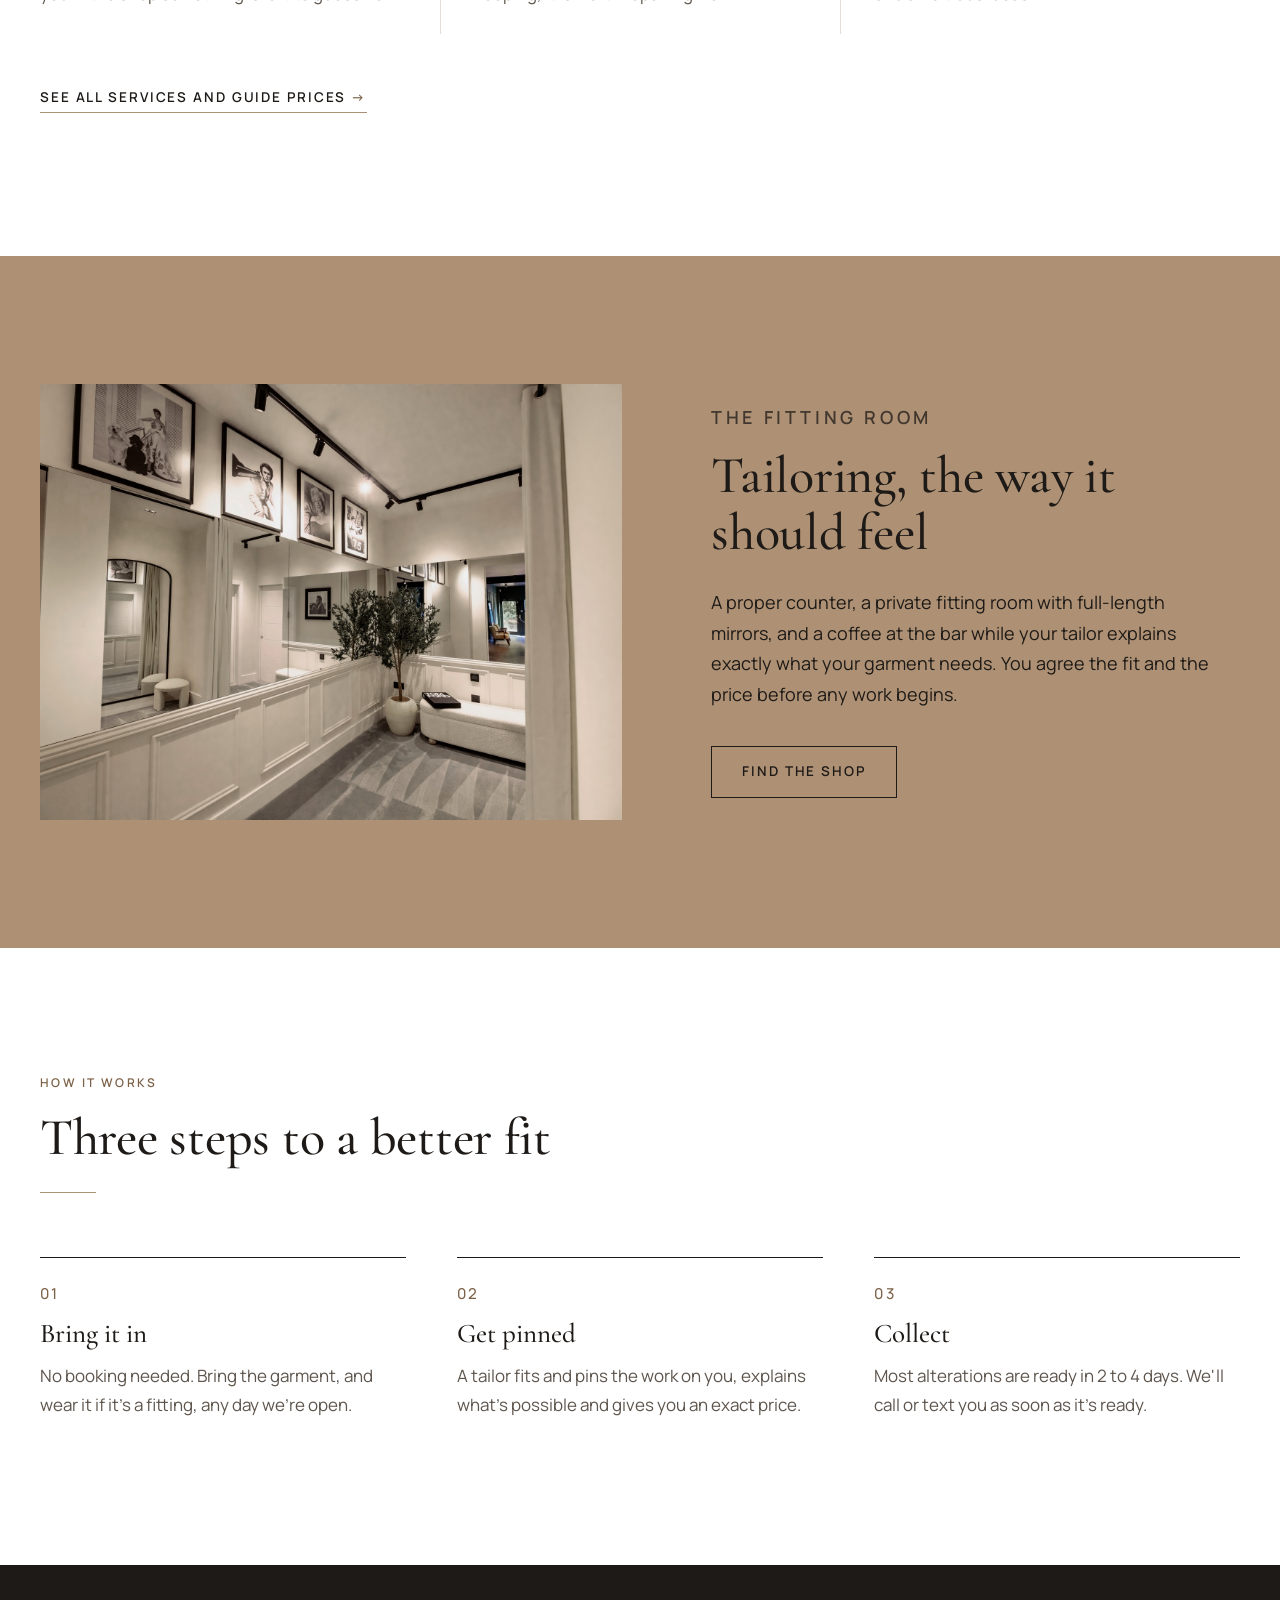
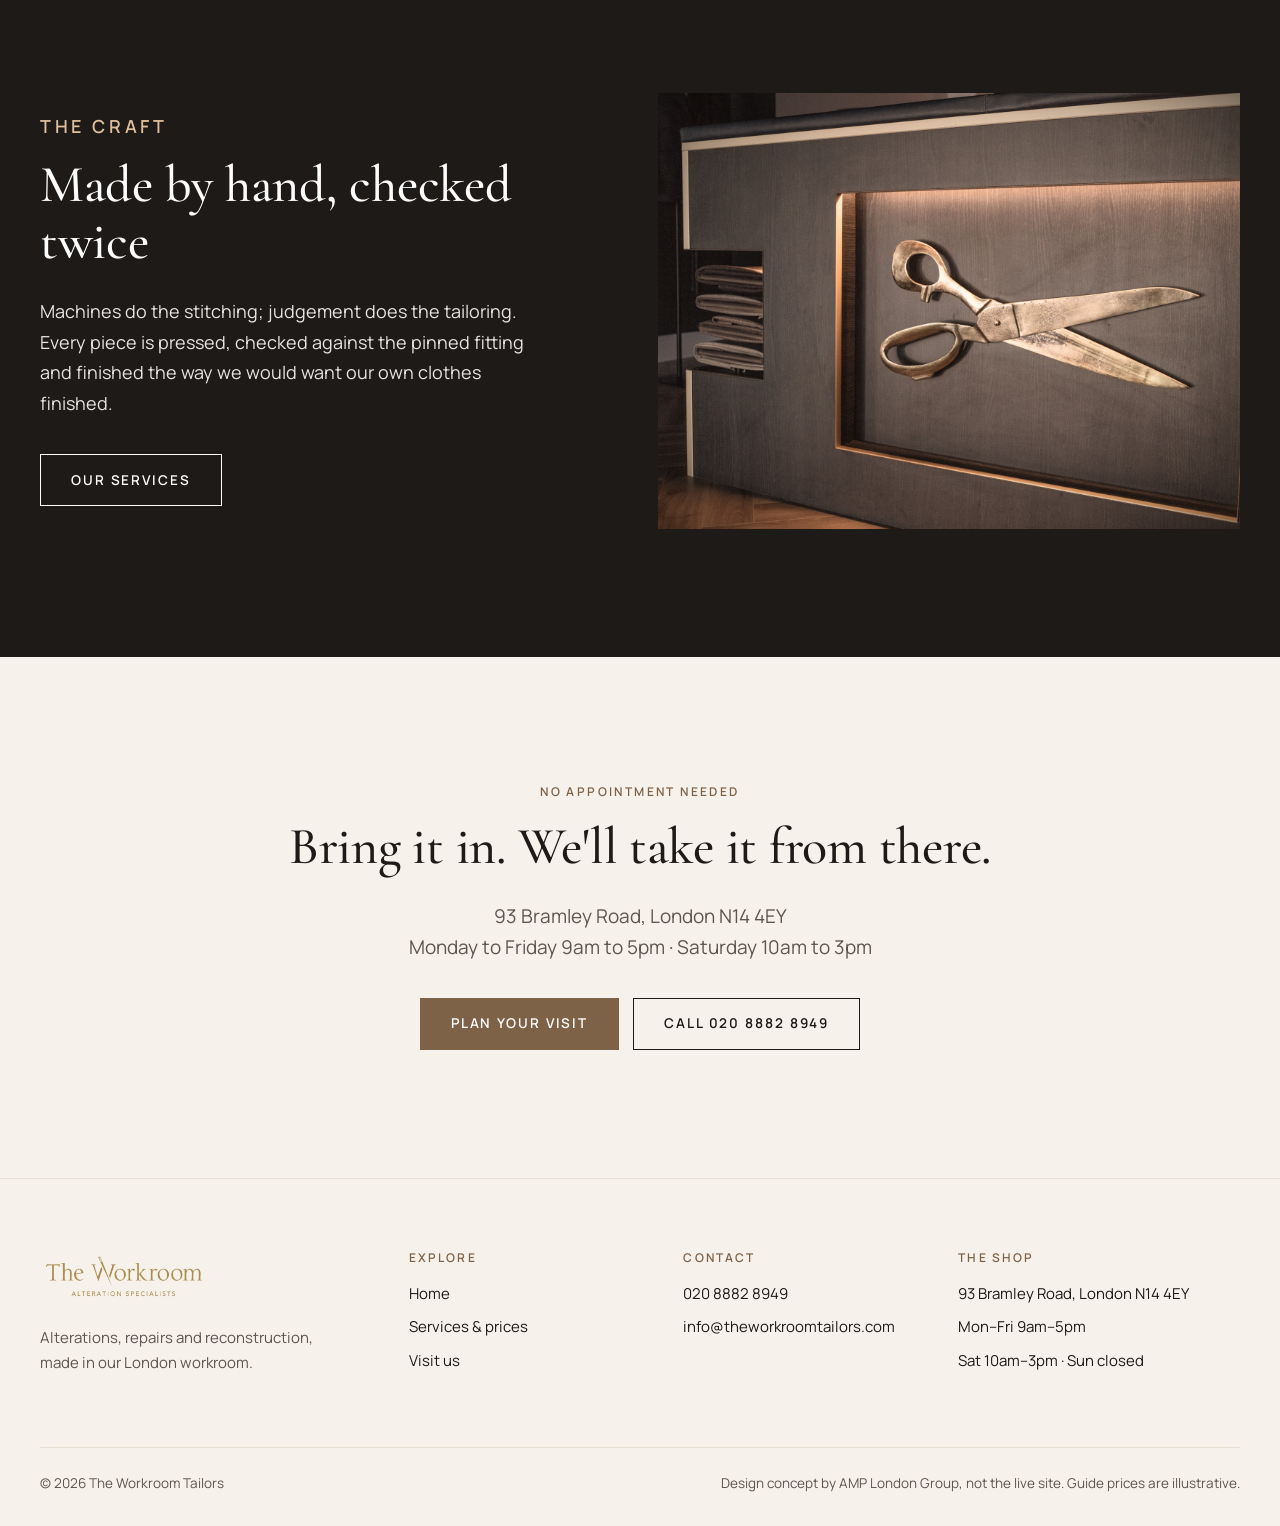
==== commit 6187cbd9: "Workroom Tailors preview: professional redesign, AI quote tool removed Co-Authored-By: Claude Opus 5" ====
--- a/index.html
+++ b/index.html
@@ -3,162 +3,148 @@
 <head>
 <meta charset="UTF-8">
 <meta name="viewport" content="width=device-width, initial-scale=1.0">
-<title>The Workroom Tailors — Alterations, Repairs &amp; Reconstruction in London N14</title>
-<meta name="description" content="Expert alterations, repairs and reconstruction at 93 Bramley Road, London. Walk in — no appointment needed.">
+<title>The Workroom Tailors | Alterations, Repairs &amp; Reconstruction, London N14</title>
+<meta name="description" content="Alteration specialists at 93 Bramley Road, London N14. Expert alterations, repairs and reconstruction, fitted in our private fitting room. No appointment needed.">
+<meta name="robots" content="noindex, nofollow">
 <link rel="icon" href="assets/logo.png">
+<link rel="preconnect" href="https://fonts.googleapis.com">
+<link rel="preconnect" href="https://fonts.gstatic.com" crossorigin>
+<link href="https://fonts.googleapis.com/css2?family=Cormorant+Garamond:ital,wght@0,500;0,600;1,500&family=Manrope:wght@400;500;600&display=swap" rel="stylesheet">
 <link rel="stylesheet" href="css/style.css">
 </head>
 <body>
 
+<a class="skip" href="#main">Skip to content</a>
+
 <header class="site-header">
   <div class="wrap header-in">
-    <a class="brand" href="index.html">
-      <img src="assets/logo.png" alt="The Workroom — Alteration Specialists">
-    </a>
-    <nav class="main-nav" id="nav" aria-label="Main navigation">
-      <a href="index.html" class="active">Home</a>
-      <a href="our-services.html">Our Services</a>
-      <a href="visit-us.html">Visit Us</a>
-      <a href="visit-us.html" class="nav-cta">Walk in today</a>
+    <a class="brand" href="index.html"><img src="assets/logo.png" alt="The Workroom, Alteration Specialists" width="600" height="200"></a>
+    <nav class="main-nav" id="nav" aria-label="Main">
+      <a href="index.html" aria-current="page">Home</a>
+      <a href="our-services.html">Services &amp; prices</a>
+      <a href="visit-us.html">Visit us</a>
+      <a href="tel:02088828949" class="nav-phone">020 8882 8949</a>
     </nav>
-    <button class="nav-toggle" aria-label="Menu" aria-expanded="false">☰</button>
+    <button class="nav-toggle" aria-controls="nav" aria-expanded="false"><span class="sr-only">Menu</span><span class="bars" aria-hidden="true"></span></button>
   </div>
 </header>
 
-<section class="hero on-dark" style="--hero-img: url('assets/shop-interior.jpg');">
+<main id="main">
+
+<section class="hero">
   <div class="wrap hero-in">
-    <div>
-      <span class="eyebrow">Alteration Specialists · London N14</span>
-      <h1>Every garment deserves a <span class="brass-i">perfect fit</span>.</h1>
-      <p class="lede">Expert tailors, a beautiful workroom, and no appointment needed — from a five-minute hem to the complete reconstruction of a piece you love.</p>
-      <div class="cta-buttons" style="justify-content: flex-start;">
-        <a href="visit-us.html" class="btn btn-brass">Walk in today</a>
-        <a href="our-services.html" class="btn btn-outline">See our services</a>
-      </div>
-      <ul class="hero-points">
-        <li><span class="tick">✓</span> No appointment needed</li>
-        <li><span class="tick">✓</span> Pinned &amp; fitted in shop</li>
-        <li><span class="tick">✓</span> Most work ready in days</li>
-      </ul>
-    </div>
-
-    <div class="est-card" data-estimator>
-      <div class="est-top">
-        <h3>What would your alteration cost?</h3>
-        <span class="est-badge">✨ AI Quote</span>
-      </div>
-      <div class="est-body"><!-- estimator.js renders here --></div>
-    </div>
-  </div>
-  <div class="hero-rule"></div>
-</section>
-
-<section class="section">
-  <div class="wrap">
-    <div class="section-head center reveal">
-      <span class="eyebrow">What we do</span>
-      <h2>From a loose button to a whole new silhouette</h2>
-      <div class="stitch-rule"></div>
-    </div>
-    <div class="grid-3">
-      <div class="card reveal">
-        <div class="num">i.</div>
-        <h3>Alterations</h3>
-        <p>Hems, waists, sleeves, tapering — we reshape garments to fit you exactly, pinned on you in the shop so nothing is guesswork.</p>
-      </div>
-      <div class="card reveal">
-        <div class="num">ii.</div>
-        <h3>Repairs</h3>
-        <p>Seams, tears, zips, buttons and linings, mended properly. If a piece is worth keeping, it's worth repairing well.</p>
-      </div>
-      <div class="card reveal">
-        <div class="num">iii.</div>
-        <h3>Reconstruction</h3>
-        <p>The ambitious end of the workroom: restyling and rebuilding garments completely — vintage finds, inherited pieces, bold ideas.</p>
+    <div class="hero-copy">
+      <p class="label">Alteration specialists · London N14</p>
+      <h1>Every garment deserves a perfect fit</h1>
+      <p class="lede">Alterations, repairs and complete reconstruction by experienced tailors, fitted in our private fitting room on Bramley Road. No appointment needed.</p>
+      <div class="actions">
+        <a href="visit-us.html" class="btn btn-dark">Plan your visit</a>
+        <a href="our-services.html" class="btn btn-line">Services &amp; prices</a>
       </div>
     </div>
-    <div style="text-align:center; margin-top: 38px;" class="reveal">
-      <a href="our-services.html" class="btn btn-cloth">Explore services &amp; prices</a>
-    </div>
+    <figure class="hero-photo reveal">
+      <img src="assets/shop-interior.jpg" alt="Inside The Workroom: the tailoring counter, fitting bar and herringbone floor" width="1800" height="1127">
+    </figure>
   </div>
-</section>
-
-<section class="section deep-linen">
-  <div class="wrap band-in">
-    <div class="reveal">
-      <span class="eyebrow">The experience</span>
-      <h2>A tailor's shop that feels <span class="brass-i">nothing</span> like a dry cleaner's counter</h2>
-      <div class="stitch-rule"></div>
-      <p class="lede" style="margin-top: 20px;">Private fitting room, proper mirrors, a coffee while you wait — and tailors who talk you through exactly what your garment needs before any work begins. Walk in, get pinned, and collect in days.</p>
-      <div class="cta-buttons" style="justify-content: flex-start; margin-top: 28px;">
-        <a href="visit-us.html" class="btn btn-brass">Find the shop</a>
-      </div>
-    </div>
-    <img class="reveal" src="assets/fitting-room.jpg" alt="The Workroom's private fitting room" loading="lazy">
+  <div class="wrap">
+    <ul class="facts">
+      <li><strong>No appointment</strong><span>Walk in whenever we're open</span></li>
+      <li><strong>Fitted on you</strong><span>Pinned in our private fitting room</span></li>
+      <li><strong>Ready in days</strong><span>Most alterations in 2 to 4 days</span></li>
+    </ul>
   </div>
 </section>
 
 <section class="section">
   <div class="wrap">
-    <div class="section-head center reveal">
-      <span class="eyebrow">How it works</span>
-      <h2>Three steps to a better fit</h2>
-      <div class="stitch-rule"></div>
+    <div class="section-head reveal">
+      <p class="label">What we do</p>
+      <h2>From a loose button to a whole new silhouette</h2>
     </div>
-    <div class="steps">
-      <div class="step reveal">
-        <h3>1. Walk in</h3>
-        <p>No booking, no forms. Bring the garment (wear it if it's a fitting), any day we're open.</p>
-      </div>
-      <div class="step reveal">
-        <h3>2. Get pinned</h3>
-        <p>A tailor fits and pins the work on you, explains what's possible, and gives you an exact price on the spot.</p>
-      </div>
-      <div class="step reveal">
-        <h3>3. Collect in days</h3>
-        <p>Most alterations are ready in 2–4 days. We'll call or text the moment it's ready.</p>
-      </div>
+    <div class="services">
+      <article class="service reveal">
+        <span class="service-no">01</span>
+        <h3>Alterations</h3>
+        <p>Hems, waists, sleeves and tapering. We reshape garments to fit you exactly, pinned on you in the shop so nothing is left to guesswork.</p>
+      </article>
+      <article class="service reveal">
+        <span class="service-no">02</span>
+        <h3>Repairs</h3>
+        <p>Seams, tears, zips, buttons and linings, mended properly. If a piece is worth keeping, it is worth repairing well.</p>
+      </article>
+      <article class="service reveal">
+        <span class="service-no">03</span>
+        <h3>Reconstruction</h3>
+        <p>Restyling and rebuilding garments completely: vintage finds, inherited pieces and ambitious ideas.</p>
+      </article>
     </div>
+    <p class="more reveal"><a href="our-services.html" class="link-arrow">See all services and guide prices</a></p>
   </div>
 </section>
 
-<section class="section dark on-dark">
-  <div class="wrap band-in">
-    <img class="reveal" src="assets/counter-scissors.jpg" alt="Brass tailor's shears set into the Workroom counter" loading="lazy">
-    <div class="reveal">
-      <span class="eyebrow">The craft</span>
-      <h2>Made by hand, measured by eye, checked twice</h2>
-      <p class="lede" style="margin-top: 18px;">Machines do the stitching; judgement does the tailoring. Every piece that leaves the workroom is pressed, checked against the pinned fitting, and finished the way we'd want our own clothes finished.</p>
-      <div class="cta-buttons" style="justify-content: flex-start; margin-top: 28px;">
-        <a href="our-services.html" class="btn btn-brass">What we can do for your wardrobe</a>
-      </div>
+<section class="band band-camel">
+  <div class="wrap split">
+    <figure class="split-photo reveal"><img src="assets/fitting-room.jpg" alt="The Workroom's private fitting room with full-length mirrors" width="1800" height="1200" loading="lazy"></figure>
+    <div class="split-copy reveal">
+      <p class="label">The fitting room</p>
+      <h2>Tailoring, the way it should feel</h2>
+      <p>A proper counter, a private fitting room with full-length mirrors, and a coffee at the bar while your tailor explains exactly what your garment needs. You agree the fit and the price before any work begins.</p>
+      <a href="visit-us.html" class="btn btn-light">Find the shop</a>
     </div>
   </div>
 </section>
 
 <section class="section">
-  <div class="wrap cta-final reveal">
-    <span class="eyebrow">No appointment. Ever.</span>
-    <h2>Bring it in — we'll take it from there</h2>
-    <p class="lede">93 Bramley Road, London N14 4EY · Mon–Fri 9–5, Sat 10–3</p>
-    <div class="cta-buttons">
-      <a href="visit-us.html" class="btn btn-brass">Visit us</a>
-      <a href="tel:02088828949" class="btn btn-outline">Call 020 8882 8949</a>
+  <div class="wrap">
+    <div class="section-head reveal">
+      <p class="label">How it works</p>
+      <h2>Three steps to a better fit</h2>
+    </div>
+    <ol class="steps">
+      <li class="reveal"><h3>Bring it in</h3><p>No booking needed. Bring the garment, and wear it if it's a fitting, any day we're open.</p></li>
+      <li class="reveal"><h3>Get pinned</h3><p>A tailor fits and pins the work on you, explains what's possible and gives you an exact price.</p></li>
+      <li class="reveal"><h3>Collect</h3><p>Most alterations are ready in 2 to 4 days. We'll call or text you as soon as it's ready.</p></li>
+    </ol>
+  </div>
+</section>
+
+<section class="band band-ink">
+  <div class="wrap split split-rev">
+    <div class="split-copy reveal">
+      <p class="label">The craft</p>
+      <h2>Made by hand, checked twice</h2>
+      <p>Machines do the stitching; judgement does the tailoring. Every piece is pressed, checked against the pinned fitting and finished the way we would want our own clothes finished.</p>
+      <a href="our-services.html" class="btn btn-light">Our services</a>
+    </div>
+    <figure class="split-photo reveal"><img src="assets/counter-scissors.jpg" alt="Brass tailor's shears set into the Workroom counter" width="1800" height="1200" loading="lazy"></figure>
+  </div>
+</section>
+
+<section class="section closing">
+  <div class="wrap closing-in reveal">
+    <p class="label">No appointment needed</p>
+    <h2>Bring it in. We'll take it from there.</h2>
+    <p class="lede">93 Bramley Road, London N14 4EY<br>Monday to Friday 9am to 5pm · Saturday 10am to 3pm</p>
+    <div class="actions center">
+      <a href="visit-us.html" class="btn btn-dark">Plan your visit</a>
+      <a href="tel:02088828949" class="btn btn-line">Call 020 8882 8949</a>
     </div>
   </div>
 </section>
 
+</main>
+
 <footer class="site-footer">
   <div class="wrap footer-in">
     <div class="footer-brand">
-      <img src="assets/logo.png" alt="The Workroom — Alteration Specialists">
-      <p>Alterations, repairs and reconstruction — crafted in our London workroom.</p>
+      <img src="assets/logo.png" alt="The Workroom, Alteration Specialists" width="600" height="200" loading="lazy">
+      <p>Alterations, repairs and reconstruction, made in our London workroom.</p>
     </div>
     <div>
       <h4>Explore</h4>
       <ul>
         <li><a href="index.html">Home</a></li>
-        <li><a href="our-services.html">Our services</a></li>
+        <li><a href="our-services.html">Services &amp; prices</a></li>
         <li><a href="visit-us.html">Visit us</a></li>
       </ul>
     </div>
@@ -172,20 +158,19 @@
     <div>
       <h4>The shop</h4>
       <ul>
-        <li>93 Bramley Road</li>
-        <li>London N14 4EY</li>
-        <li>Mon–Fri 9–5 · Sat 10–3</li>
+        <li>93 Bramley Road, London N14 4EY</li>
+        <li>Mon–Fri 9am–5pm</li>
+        <li>Sat 10am–3pm · Sun closed</li>
       </ul>
     </div>
   </div>
   <div class="wrap footer-legal">
-    <span>© 2026 The Workroom Tailors. All rights reserved.</span>
-    <span>Design concept — not the live site. Prices &amp; AI features use illustrative demo data.</span>
+    <span>© 2026 The Workroom Tailors</span>
+    <span>Design concept by AMP London Group, not the live site. Guide prices are illustrative.</span>
   </div>
 </footer>
 
-<script src="js/main.js"></script>
-<script src="js/estimator.js"></script>
-<script src="js/chat.js"></script>
+<script src="js/main.js" defer></script>
+<script src="js/chat.js" defer></script>
 </body>
 </html>
--- a/css/style.css
+++ b/css/style.css
@@ -1,842 +1,237 @@
-/* The Workroom Tailors — full-site pitch mockup
-   Carries the approved single-page mockup's identity: dark cloth, linen,
-   chalk-blue and brass with the stitch motif. No webfonts — demos offline. */
+/* The Workroom Tailors: design concept by AMP London Group.
+   Their own colours (white, camel #AE9174, tan #E0BE9A, black), set with more space and restraint. */
 
 :root {
-  --cloth: #26221E;
-  --cloth-deep: #1B1815;
-  --linen: #F2EDE3;
-  --linen-deep: #E9E2D4;
-  --chalk: #8FB6D4;
-  --brass: #B08A3E;
-  --brass-soft: #C7A55E;
-  --ink: #2B2620;
-  --body-c: #55503F;
-  --stitch: #C9BFA9;
-  --shadow: 0 12px 32px rgba(27, 24, 21, 0.14);
-  --shadow-lg: 0 24px 60px rgba(27, 24, 21, 0.24);
-  --serif: Didot, "Bodoni 72", "Playfair Display", Georgia, serif;
-  --sans: Optima, Candara, "Gill Sans", "Segoe UI", sans-serif;
+  --white: #FFFFFF;
+  --sand: #F6F1EB;      /* soft camel tint for alternate sections */
+  --tan: #E0BE9A;       /* their light tan */
+  --camel: #AE9174;     /* their camel: fills, rules, large type */
+  --camel-deep: #7D6248;/* same hue, darker, for buttons and small text (passes contrast) */
+  --ink: #1E1A17;       /* their black, softened slightly */
+  --muted: #5E554D;
+  --line: #E7DED3;
+  --header-h: 92px;
+  --serif: "Cormorant Garamond", "Times New Roman", serif;
+  --sans: "Manrope", "Helvetica Neue", Arial, sans-serif;
 }
 
-* { margin: 0; padding: 0; box-sizing: border-box; }
-
-html { scroll-behavior: smooth; }
-
-body {
-  font-family: var(--sans);
-  color: var(--body-c);
-  background: var(--linen);
-  line-height: 1.68;
-  font-size: 16.5px;
-  -webkit-font-smoothing: antialiased;
-}
-
-img { max-width: 100%; display: block; }
-
-a { color: inherit; }
-
-:focus-visible { outline: 3px solid var(--chalk); outline-offset: 3px; }
-
-.wrap { max-width: 1100px; margin: 0 auto; padding: 0 24px; }
-
-/* ---------- Typography ---------- */
-
-h1, h2, h3.display {
-  font-family: var(--serif);
-  font-weight: 500;
-  color: var(--ink);
-  line-height: 1.12;
-  letter-spacing: 0.2px;
-}
-
-h1 { font-size: clamp(2.4rem, 5.2vw, 4rem); }
-h2 { font-size: clamp(1.8rem, 3.4vw, 2.6rem); }
-
-.eyebrow {
-  display: inline-block;
-  font-size: 0.72rem;
-  font-weight: 600;
-  letter-spacing: 0.26em;
-  text-transform: uppercase;
-  color: var(--brass);
-  margin-bottom: 14px;
-}
-
-.lede { font-size: 1.12rem; max-width: 56ch; }
-
-.brass-i { font-style: italic; color: var(--brass); }
-
-.on-dark h1, .on-dark h2 { color: var(--linen); }
-.on-dark .lede { color: rgba(242, 237, 227, 0.78); }
-.on-dark .eyebrow { color: var(--brass-soft); }
-
-/* ---------- Stitch motif ---------- */
-
-.stitch-rule {
-  height: 0;
-  width: 96px;
-  border-top: 2px dashed var(--brass);
-  margin: 20px 0 0;
-}
-
-.center .stitch-rule { margin-left: auto; margin-right: auto; }
-
-/* ---------- Buttons ---------- */
-
-.btn {
-  display: inline-block;
-  font-family: var(--sans);
-  font-weight: 600;
-  font-size: 0.95rem;
-  letter-spacing: 0.04em;
-  padding: 15px 30px;
-  border-radius: 2px;
-  border: 1px solid transparent;
-  text-decoration: none;
-  cursor: pointer;
-  transition: transform 0.18s ease, box-shadow 0.18s ease, background 0.18s ease;
-}
-
-.btn:hover { transform: translateY(-1px); }
-
-.btn-brass { background: var(--brass); color: #fff; }
-.btn-brass:hover { background: #9a7735; box-shadow: 0 8px 22px rgba(176, 138, 62, 0.4); }
-
-.btn-cloth { background: var(--cloth); color: var(--linen); }
-.btn-cloth:hover { box-shadow: 0 8px 22px rgba(27, 24, 21, 0.35); }
-
-.btn-outline { background: transparent; color: var(--ink); border-color: var(--ink); }
-.btn-outline:hover { background: rgba(43, 38, 32, 0.06); }
-
-.on-dark .btn-outline { color: var(--linen); border-color: rgba(242, 237, 227, 0.5); }
-.on-dark .btn-outline:hover { border-color: var(--linen); background: rgba(242, 237, 227, 0.08); }
-
-/* ---------- Header ---------- */
-
-.site-header {
-  position: sticky;
-  top: 0;
-  z-index: 90;
-  background: rgba(242, 237, 227, 0.96);
-  backdrop-filter: blur(10px);
-  border-bottom: 1px solid var(--stitch);
-}
-
-.header-in {
-  display: flex;
-  align-items: center;
-  justify-content: space-between;
-  gap: 20px;
-  height: 82px;
-}
-
-.brand { display: flex; align-items: center; text-decoration: none; }
-
-.brand img { height: 46px; width: auto; }
-
-.main-nav { display: flex; align-items: center; gap: 30px; }
-
-.main-nav a {
-  text-decoration: none;
-  font-size: 0.95rem;
-  font-weight: 600;
-  letter-spacing: 0.05em;
-  color: var(--body-c);
-  padding: 6px 0;
-  border-bottom: 2px dashed transparent;
-  transition: color 0.15s ease, border-color 0.15s ease;
-}
-
-.main-nav a:hover { color: var(--ink); }
-
-.main-nav a.active { color: var(--ink); border-bottom-color: var(--brass); }
-
-.main-nav a.nav-cta {
-  padding: 11px 22px;
-  border-bottom: none;
-  border-radius: 2px;
-  background: var(--cloth);
-  color: var(--linen);
-}
-
-.main-nav a.nav-cta:hover { background: var(--cloth-deep); color: #fff; }
-
-.nav-toggle {
-  display: none;
-  background: none;
-  border: 1px solid var(--stitch);
-  border-radius: 3px;
-  padding: 8px 10px;
-  font-size: 1.1rem;
-  cursor: pointer;
-  color: var(--ink);
-}
-
-/* ---------- Hero (dark, photo) ---------- */
-
-.hero {
-  position: relative;
-  background: var(--cloth-deep);
-  color: var(--linen);
-  overflow: hidden;
-}
-
-.hero::before {
-  content: "";
-  position: absolute;
-  inset: 0;
-  background-image: var(--hero-img, none);
-  background-size: cover;
-  background-position: center;
-  opacity: 0.42;
-}
-
-.hero::after {
-  content: "";
-  position: absolute;
-  inset: 0;
-  background: linear-gradient(100deg, rgba(27, 24, 21, 0.92) 25%, rgba(27, 24, 21, 0.45) 100%);
-}
-
-.hero-in {
-  position: relative;
-  z-index: 2;
-  display: grid;
-  grid-template-columns: 1.1fr 0.9fr;
-  gap: 56px;
-  align-items: center;
-  padding: 92px 0 100px;
-}
-
-.hero-in.hero-solo { grid-template-columns: 1fr; max-width: 720px; }
-
-.hero .lede { margin: 22px 0 30px; }
-
-.hero-points { list-style: none; display: flex; flex-wrap: wrap; gap: 10px 26px; margin-top: 26px; }
-
-.hero-points li {
-  font-size: 0.9rem;
-  color: rgba(242, 237, 227, 0.8);
-  display: flex;
-  align-items: center;
-  gap: 8px;
-}
-
-.hero-points .tick { color: var(--brass-soft); font-weight: 700; }
-
-.hero-rule {
-  position: relative;
-  z-index: 2;
-  height: 0;
-  border-top: 3px dashed var(--brass);
-  opacity: 0.9;
-}
-
-/* ---------- Page hero (inner) ---------- */
-
-.page-hero {
-  position: relative;
-  background: var(--cloth-deep);
-  color: var(--linen);
-  padding: 76px 0 68px;
-  overflow: hidden;
-}
-
-.page-hero::before {
-  content: "";
-  position: absolute;
-  inset: 0;
-  background-image: var(--hero-img, none);
-  background-size: cover;
-  background-position: center 60%;
-  opacity: 0.34;
-}
-
-.page-hero::after {
-  content: "";
-  position: absolute;
-  inset: 0;
-  background: linear-gradient(100deg, rgba(27, 24, 21, 0.93) 30%, rgba(27, 24, 21, 0.5) 100%);
-}
-
-.page-hero .wrap { position: relative; z-index: 2; }
-
-.page-hero h1 { font-size: clamp(2.1rem, 4.2vw, 3.2rem); }
-.page-hero .lede { margin-top: 16px; }
-
-.page-hero .crumb {
-  font-size: 0.75rem;
-  letter-spacing: 0.16em;
-  text-transform: uppercase;
-  color: var(--brass-soft);
-  margin-bottom: 14px;
-}
-.page-hero .crumb a { color: var(--brass-soft); text-decoration: none; }
-.page-hero .crumb a:hover { text-decoration: underline; }
-
-/* ---------- Estimator card (signature) ---------- */
-
-.est-card {
-  background: var(--linen);
-  color: var(--ink);
-  border-radius: 6px;
-  box-shadow: var(--shadow-lg);
-  overflow: hidden;
-}
-
-.est-top {
-  background: var(--cloth);
-  color: var(--linen);
-  padding: 18px 26px;
-  display: flex;
-  align-items: center;
-  justify-content: space-between;
-  gap: 12px;
-  border-bottom: 3px dashed var(--brass);
-}
-
-.est-top h3 { font-family: var(--sans); font-size: 0.98rem; font-weight: 600; letter-spacing: 0.03em; }
-
-.est-badge {
-  font-size: 0.62rem;
-  font-weight: 700;
-  letter-spacing: 0.18em;
-  text-transform: uppercase;
-  background: var(--brass);
-  color: #fff;
-  padding: 4px 10px;
-  border-radius: 999px;
-  white-space: nowrap;
-}
-
-.est-body { padding: 26px; }
-
-.est-field { margin-bottom: 16px; }
-
-.est-field label,
-.form-field label {
-  display: block;
-  font-size: 0.7rem;
-  font-weight: 700;
-  letter-spacing: 0.16em;
-  text-transform: uppercase;
-  color: var(--body-c);
-  margin-bottom: 7px;
-}
-
-.est-field select,
-.form-field input,
-.form-field select,
-.form-field textarea {
-  width: 100%;
-  padding: 12px 14px;
-  font-family: var(--sans);
-  font-size: 0.95rem;
-  color: var(--ink);
-  background: #faf7f0;
-  border: 1px solid var(--stitch);
-  border-radius: 3px;
-}
-
-.est-field select:focus,
-.form-field input:focus,
-.form-field select:focus,
-.form-field textarea:focus {
-  border-color: var(--brass);
-  outline: none;
-  box-shadow: 0 0 0 3px rgba(176, 138, 62, 0.18);
-}
-
-.est-submit { width: 100%; margin-top: 6px; }
-
-.est-note { margin-top: 14px; font-size: 0.72rem; text-align: center; opacity: 0.75; }
-
-.est-loading { text-align: center; padding: 34px 10px; }
-
-.est-loading .scan {
-  width: 54px; height: 54px;
-  margin: 0 auto 18px;
-  border-radius: 50%;
-  border: 3px dashed var(--brass);
-  animation: spin 1.4s linear infinite;
-}
-
-@keyframes spin { to { transform: rotate(360deg); } }
-
-.est-loading p { font-size: 0.9rem; }
-
-.est-result { text-align: center; }
-
-.est-result .r-label {
-  font-size: 0.7rem; font-weight: 700;
-  letter-spacing: 0.18em; text-transform: uppercase;
-  color: var(--body-c);
-}
-
-.est-figure {
-  font-family: var(--serif);
-  font-weight: 600;
-  font-size: 2.3rem;
-  color: var(--ink);
-  margin: 8px 0 2px;
-  font-variant-numeric: tabular-nums;
-}
-
-.est-turn { font-size: 0.9rem; color: var(--brass); font-weight: 600; }
-
-.est-meta {
-  display: flex;
-  justify-content: center;
-  gap: 22px;
-  margin: 18px 0;
-  padding: 14px 0;
-  border-top: 1px dashed var(--stitch);
-  border-bottom: 1px dashed var(--stitch);
-}
-
-.est-meta div { font-size: 0.72rem; letter-spacing: 0.03em; }
-
-.est-meta b { display: block; font-size: 0.95rem; color: var(--ink); }
-
-.est-actions { display: flex; flex-direction: column; gap: 10px; }
-
-.est-back {
-  background: none; border: none;
-  font-family: var(--sans);
-  font-size: 0.82rem;
-  color: var(--body-c);
-  cursor: pointer;
-  text-decoration: underline;
-}
-
-/* ---------- Sections ---------- */
-
-.section { padding: 88px 0; }
-
-.section.deep-linen { background: var(--linen-deep); border-top: 1px solid var(--stitch); border-bottom: 1px solid var(--stitch); }
-
-.section.dark { background: var(--cloth); color: rgba(242, 237, 227, 0.8); }
-.section.dark h2, .section.dark h3 { color: var(--linen); }
-
-.section-head { max-width: 640px; margin-bottom: 50px; }
-
-.section-head.center { margin-left: auto; margin-right: auto; text-align: center; }
-
-.section-head h2 { margin-bottom: 12px; }
-
-/* ---------- Cards / grids ---------- */
-
-.grid-2 { display: grid; grid-template-columns: 1fr 1fr; gap: 28px; }
-.grid-3 { display: grid; grid-template-columns: repeat(3, 1fr); gap: 28px; }
-
-.card {
-  background: #faf7f0;
-  border: 1px solid var(--stitch);
-  border-radius: 4px;
-  padding: 34px 30px;
-  transition: transform 0.2s ease, box-shadow 0.2s ease;
-}
-
-.card:hover { transform: translateY(-4px); box-shadow: var(--shadow); }
-
-.card h3 { font-family: var(--serif); font-size: 1.3rem; color: var(--ink); margin-bottom: 10px; }
-
-.card p { font-size: 0.93rem; }
-
-.card .num {
-  font-family: var(--serif);
-  font-style: italic;
-  font-size: 1.9rem;
-  color: var(--brass);
-  line-height: 1;
-  margin-bottom: 14px;
-}
-
-/* photo cards */
-.photo-card { padding: 0; overflow: hidden; background: #faf7f0; }
-.photo-card img { height: 230px; width: 100%; object-fit: cover; }
-.photo-card .pc-body { padding: 26px 28px 30px; }
-
-/* ---------- Band (image + text) ---------- */
-
-.band-in {
-  display: grid;
-  grid-template-columns: 1.05fr 0.95fr;
-  gap: 56px;
-  align-items: center;
-}
-
-.band-in img { border-radius: 4px; box-shadow: var(--shadow-lg); }
-
-/* ---------- Price list ---------- */
-
-.price-cols { display: grid; grid-template-columns: 1fr 1fr; gap: 0 56px; max-width: 880px; margin: 0 auto; }
-
-.price-list { list-style: none; }
-
-.price-list li {
-  display: flex;
-  justify-content: space-between;
-  align-items: baseline;
-  gap: 14px;
-  padding: 13px 4px;
-  border-bottom: 1px dashed var(--stitch);
-  font-size: 0.95rem;
-}
-
-.price-list li b { color: var(--ink); font-weight: 600; }
-
-.price-list .p-amount { font-family: var(--serif); font-size: 1.1rem; color: var(--brass); white-space: nowrap; }
-
-.price-note { font-size: 0.75rem; text-align: center; margin-top: 18px; opacity: 0.75; }
-
-/* ---------- Steps ---------- */
-
-.steps { display: grid; grid-template-columns: repeat(3, 1fr); gap: 28px; }
-
-.step {
-  background: #faf7f0;
-  border: 1px solid var(--stitch);
-  border-top: 3px dashed var(--brass);
-  border-radius: 4px;
-  padding: 34px 30px;
-}
-
-.step h3 { font-family: var(--serif); font-size: 1.2rem; color: var(--ink); margin-bottom: 8px; }
-.step p { font-size: 0.92rem; }
-
-/* ---------- FAQ ---------- */
-
-.faq { max-width: 760px; margin: 0 auto; }
-
-.faq details {
-  background: #faf7f0;
-  border: 1px solid var(--stitch);
-  border-radius: 4px;
-  margin-bottom: 12px;
-  overflow: hidden;
-}
-
-.faq summary {
-  padding: 17px 22px;
-  font-weight: 600;
-  font-size: 0.97rem;
-  color: var(--ink);
-  cursor: pointer;
-  list-style: none;
-  display: flex;
-  justify-content: space-between;
-  align-items: center;
-  gap: 14px;
-}
-
+*, *::before, *::after { box-sizing: border-box; }
+html { scroll-behavior: smooth; scroll-padding-top: calc(var(--header-h) + 10px); }
+@media (prefers-reduced-motion: reduce) { html { scroll-behavior: auto; } }
+body { margin: 0; background: var(--white); color: var(--ink); font: 400 17px/1.7 var(--sans); -webkit-font-smoothing: antialiased; }
+img { display: block; max-width: 100%; height: auto; }
+a { color: var(--camel-deep); }
+h1, h2, h3, h4 { font-family: var(--serif); font-weight: 500; line-height: 1.1; margin: 0 0 .5em; color: var(--ink); }
+h1 { font-size: clamp(44px, 6vw, 76px); letter-spacing: -.01em; }
+h2 { font-size: clamp(34px, 4.2vw, 52px); letter-spacing: -.005em; }
+h3 { font-size: 27px; }
+p { margin: 0 0 1em; }
+.wrap { width: min(1200px, 100% - 48px); margin-inline: auto; }
+.label { font: 600 12px/1.2 var(--sans); letter-spacing: .2em; text-transform: uppercase; color: var(--camel-deep); margin-bottom: 18px; }
+.lede { font-size: 19px; line-height: 1.65; color: var(--muted); max-width: 40ch; }
+.center { text-align: center; justify-content: center; }
+.sr-only, .skip:not(:focus) { position: absolute; width: 1px; height: 1px; overflow: hidden; clip: rect(0 0 0 0); white-space: nowrap; }
+.skip:focus { position: fixed; top: 10px; left: 10px; z-index: 99; background: var(--white); padding: 10px 14px; }
+:focus-visible { outline: 2px solid var(--camel-deep); outline-offset: 3px; }
+.section { padding: clamp(80px, 10vw, 136px) 0; }
+
+/* ---------- buttons ---------- */
+.btn { display: inline-flex; align-items: center; justify-content: center; min-height: 52px; padding: 0 30px; font: 600 13.5px/1 var(--sans); letter-spacing: .14em; text-transform: uppercase; text-decoration: none; border: 1px solid transparent; border-radius: 0; transition: background .2s, color .2s, border-color .2s; }
+.btn-dark { background: var(--camel-deep); color: var(--white); }
+.btn-dark:hover { background: var(--ink); }
+.btn-line { border-color: var(--ink); color: var(--ink); background: transparent; }
+.btn-line:hover { background: var(--ink); color: var(--white); }
+.btn-light { border-color: currentColor; color: var(--white); background: transparent; }
+.btn-light:hover { background: var(--white); color: var(--ink); border-color: var(--white); }
+.actions { display: flex; flex-wrap: wrap; gap: 14px; margin-top: 34px; }
+.link-arrow { font: 600 13.5px/1 var(--sans); letter-spacing: .14em; text-transform: uppercase; text-decoration: none; color: var(--ink); border-bottom: 1px solid var(--camel); padding-bottom: 6px; }
+.link-arrow::after { content: " →"; color: var(--camel-deep); }
+.link-arrow:hover { color: var(--camel-deep); }
+
+/* ---------- header ---------- */
+.site-header { position: sticky; top: 0; z-index: 50; background: rgba(255,255,255,.96); backdrop-filter: blur(8px); -webkit-backdrop-filter: blur(8px); border-bottom: 1px solid var(--line); }
+.header-in { height: var(--header-h); display: flex; align-items: center; justify-content: space-between; gap: 24px; }
+.brand img { height: 58px; width: auto; }
+.main-nav { display: flex; align-items: center; gap: 36px; }
+.main-nav a { font: 500 13px/1 var(--sans); letter-spacing: .16em; text-transform: uppercase; text-decoration: none; color: var(--ink); padding: 8px 0; border-bottom: 1px solid transparent; }
+.main-nav a:hover, .main-nav a[aria-current="page"] { border-bottom-color: var(--camel); }
+.main-nav .nav-phone { color: var(--camel-deep); font-weight: 600; letter-spacing: .08em; }
+.nav-toggle { display: none; width: 46px; height: 46px; background: none; border: 0; cursor: pointer; }
+.bars, .bars::before, .bars::after { display: block; width: 24px; height: 1.5px; background: var(--ink); margin: 0 auto; position: relative; transition: transform .25s; }
+.bars::before, .bars::after { content: ""; position: absolute; left: 0; }
+.bars::before { top: -7px; } .bars::after { top: 7px; }
+.nav-toggle[aria-expanded="true"] .bars { background: transparent; }
+.nav-toggle[aria-expanded="true"] .bars::before { transform: translateY(7px) rotate(45deg); }
+.nav-toggle[aria-expanded="true"] .bars::after { transform: translateY(-7px) rotate(-45deg); }
+
+/* ---------- home hero ---------- */
+.hero { padding: clamp(40px, 6vw, 72px) 0 0; }
+.hero-in { display: grid; grid-template-columns: 1fr 1.15fr; gap: clamp(36px, 6vw, 88px); align-items: center; }
+.hero-copy h1 { max-width: 12ch; }
+.hero-photo { margin: 0; position: relative; }
+.hero-photo::before { content: ""; position: absolute; inset: 18px -18px -18px 18px; border: 1px solid var(--camel); z-index: -1; }
+.hero-photo img { width: 100%; aspect-ratio: 4 / 4.4; object-fit: cover; }
+.facts { list-style: none; margin: clamp(56px, 7vw, 96px) 0 0; padding: 30px 0; display: grid; grid-template-columns: repeat(3, 1fr); border-top: 1px solid var(--line); border-bottom: 1px solid var(--line); }
+.facts li { padding: 0 28px; display: grid; gap: 4px; }
+.facts li + li { border-left: 1px solid var(--line); }
+.facts strong { font: 500 24px/1.2 var(--serif); color: var(--ink); }
+.facts span { color: var(--muted); font-size: 15px; }
+
+/* ---------- inner page hero ---------- */
+.page-hero { padding: clamp(56px, 8vw, 104px) 0 clamp(40px, 5vw, 64px); background: var(--sand); border-bottom: 1px solid var(--line); }
+.crumb { font: 500 12px/1 var(--sans); letter-spacing: .16em; text-transform: uppercase; color: var(--muted); margin-bottom: 26px; }
+.crumb a { color: var(--muted); text-decoration: none; }
+.crumb a:hover { color: var(--camel-deep); }
+.page-hero h1 { max-width: 16ch; }
+
+/* ---------- section heads ---------- */
+.section-head { max-width: 720px; margin-bottom: clamp(40px, 5vw, 64px); }
+.section-head.center { margin-inline: auto; text-align: center; }
+.section-head h2::after { content: ""; display: block; width: 56px; height: 1px; background: var(--camel); margin-top: 26px; }
+.section-head.center h2::after { margin-inline: auto; }
+.more { margin-top: 48px; }
+
+/* ---------- services (home) ---------- */
+.services { display: grid; grid-template-columns: repeat(3, 1fr); border-top: 1px solid var(--line); }
+.service { padding: 40px 34px 8px 0; }
+.service + .service { padding-left: 34px; border-left: 1px solid var(--line); }
+.service-no { display: block; font: 500 15px/1 var(--sans); letter-spacing: .16em; color: var(--camel-deep); margin-bottom: 22px; }
+.service p { color: var(--muted); }
+
+/* ---------- bands ---------- */
+.band { padding: clamp(80px, 10vw, 128px) 0; color: var(--white); }
+.band h2 { color: var(--white); }
+.band .label { color: var(--white); opacity: .85; }
+.band p { color: rgba(255,255,255,.88); font-size: 18px; max-width: 46ch; }
+.band-camel { background: var(--camel); }
+.band-camel .label { color: var(--ink); opacity: .75; }
+.band-camel h2, .band-camel p { color: var(--ink); }
+.band-camel .btn-light { color: var(--ink); }
+.band-camel .btn-light:hover { background: var(--ink); color: var(--white); border-color: var(--ink); }
+.band-ink { background: var(--ink); }
+.band-ink .label { color: var(--tan); opacity: 1; }
+.split { display: grid; grid-template-columns: 1.1fr 1fr; gap: clamp(40px, 7vw, 104px); align-items: center; }
+.split-rev { grid-template-columns: 1fr 1.1fr; }
+.split-photo { margin: 0; }
+.split-photo img { width: 100%; aspect-ratio: 4 / 3; object-fit: cover; }
+.split-copy .btn { margin-top: 18px; }
+
+/* ---------- steps ---------- */
+.steps { list-style: none; counter-reset: s; margin: 0; padding: 0; display: grid; grid-template-columns: repeat(3, 1fr); gap: clamp(24px, 4vw, 56px); }
+.steps li { counter-increment: s; border-top: 1px solid var(--ink); padding-top: 28px; }
+.steps li::before { content: "0" counter(s); display: block; font: 500 15px/1 var(--sans); letter-spacing: .16em; color: var(--camel-deep); margin-bottom: 18px; }
+.steps p { color: var(--muted); }
+
+/* ---------- closing ---------- */
+.closing { background: var(--sand); }
+.closing-in { text-align: center; max-width: 760px; }
+.closing-in .lede { margin-inline: auto; }
+
+/* ---------- services page ---------- */
+.photo-services { display: grid; grid-template-columns: repeat(3, 1fr); gap: clamp(24px, 3vw, 40px); }
+.photo-service img { width: 100%; aspect-ratio: 4 / 5; object-fit: cover; margin-bottom: 26px; }
+.photo-service p { color: var(--muted); }
+.prices { background: var(--sand); }
+.price-table { display: grid; grid-template-columns: 1fr 1fr; gap: 0 clamp(40px, 6vw, 88px); max-width: 980px; margin: 0 auto; }
+.price-table dl { margin: 0; }
+.price-table dl > div { display: flex; justify-content: space-between; align-items: baseline; gap: 16px; padding: 18px 0; border-bottom: 1px solid var(--line); }
+.price-table dt { font: 500 21px/1.3 var(--serif); }
+.price-table dd { margin: 0; font-weight: 600; color: var(--camel-deep); white-space: nowrap; }
+.price-note { text-align: center; color: var(--muted); font-size: 15px; max-width: 60ch; margin: 34px auto 0; }
+.faq { max-width: 820px; margin: 0 auto; border-top: 1px solid var(--line); }
+.faq details { border-bottom: 1px solid var(--line); }
+.faq summary { list-style: none; cursor: pointer; padding: 24px 48px 24px 0; position: relative; font: 500 23px/1.3 var(--serif); }
 .faq summary::-webkit-details-marker { display: none; }
-
-.faq summary::after { content: "+"; font-family: var(--serif); font-size: 1.3rem; color: var(--brass); flex-shrink: 0; }
-
+.faq summary::after { content: "+"; position: absolute; right: 4px; top: 20px; font: 300 28px/1 var(--sans); color: var(--camel-deep); }
 .faq details[open] summary::after { content: "–"; }
-
-.faq details[open] summary { border-bottom: 1px dashed var(--stitch); }
-
-.faq .faq-a { padding: 15px 22px 19px; font-size: 0.92rem; }
-
-/* ---------- Forms ---------- */
-
-.form-card {
-  background: #faf7f0;
-  border: 1px solid var(--stitch);
-  border-radius: 6px;
-  padding: 36px;
-  box-shadow: var(--shadow);
-}
-
-.form-field { margin-bottom: 18px; }
-
-.form-row { display: grid; grid-template-columns: 1fr 1fr; gap: 16px; }
-
-.form-field textarea { min-height: 110px; resize: vertical; }
-
-.form-success {
-  display: none;
-  background: var(--linen-deep);
-  border: 1px dashed var(--brass);
-  border-radius: 4px;
-  padding: 16px 20px;
-  font-size: 0.92rem;
-  color: var(--ink);
-  margin-top: 16px;
-}
-
-/* ---------- Info / visit ---------- */
-
-.info-list { list-style: none; }
-
-.info-list li { display: flex; gap: 16px; margin-bottom: 22px; align-items: flex-start; }
-
-.info-list .icon {
-  width: 44px; height: 44px; flex-shrink: 0;
-  border-radius: 3px;
-  background: var(--cloth);
-  color: var(--brass-soft);
-  display: flex; align-items: center; justify-content: center;
-  font-size: 1.1rem;
-}
-
-.info-list b { display: block; font-size: 0.95rem; color: var(--ink); }
-
-.info-list span, .info-list a { font-size: 0.9rem; }
-
-.hours-table { list-style: none; max-width: 380px; }
-
-.hours-table li {
-  display: flex;
-  justify-content: space-between;
-  padding: 10px 4px;
-  border-bottom: 1px dashed var(--stitch);
-  font-size: 0.95rem;
-}
-
-.hours-table b { color: var(--ink); }
-
-.map-ph {
-  height: 300px;
-  border-radius: 4px;
-  background:
-    linear-gradient(rgba(233, 226, 212, 0.88), rgba(233, 226, 212, 0.88)),
-    repeating-linear-gradient(0deg, transparent, transparent 26px, rgba(176, 138, 62, 0.3) 27px),
-    repeating-linear-gradient(90deg, transparent, transparent 26px, rgba(176, 138, 62, 0.3) 27px);
-  border: 1px solid var(--stitch);
-  display: flex;
-  align-items: center;
-  justify-content: center;
-  flex-direction: column;
-  gap: 6px;
-  font-size: 0.88rem;
-}
-
-.map-ph .pin { font-size: 1.7rem; }
-
-/* ---------- CTA ---------- */
-
-.cta-final { text-align: center; }
-.cta-final h2 { margin-bottom: 12px; }
-.cta-final .lede { margin: 0 auto 28px; }
-.cta-buttons { display: flex; gap: 14px; justify-content: center; flex-wrap: wrap; }
-
-/* ---------- Footer ---------- */
-
-.site-footer { background: var(--cloth-deep); color: rgba(242, 237, 227, 0.7); }
-
-.footer-in {
-  display: grid;
-  grid-template-columns: 1.5fr 1fr 1fr 1.2fr;
-  gap: 40px;
-  padding: 62px 0 48px;
-}
-
-.footer-in h4 {
-  font-size: 0.72rem;
-  font-weight: 700;
-  letter-spacing: 0.2em;
-  text-transform: uppercase;
-  color: var(--brass-soft);
-  margin-bottom: 16px;
-}
-
-.footer-in ul { list-style: none; }
-
-.footer-in li { margin-bottom: 9px; font-size: 0.88rem; }
-
-.footer-in a { color: rgba(242, 237, 227, 0.7); text-decoration: none; }
-.footer-in a:hover { color: var(--linen); }
-
-.footer-brand img { height: 44px; width: auto; margin-bottom: 16px; filter: brightness(1.15); }
-
-.footer-brand p { font-size: 0.88rem; max-width: 30ch; }
-
-.footer-legal {
-  border-top: 1px dashed rgba(201, 191, 169, 0.3);
-  padding: 20px 0;
-  display: flex;
-  justify-content: space-between;
-  gap: 16px;
-  flex-wrap: wrap;
-  font-size: 0.78rem;
-  color: rgba(242, 237, 227, 0.4);
-}
-
-/* ---------- Chat widget ---------- */
-
-.chat-fab {
-  position: fixed;
-  right: 24px;
-  bottom: 24px;
-  z-index: 200;
-  width: 60px;
-  height: 60px;
-  border-radius: 50%;
-  border: none;
-  background: var(--brass);
-  color: #fff;
-  font-size: 1.5rem;
-  cursor: pointer;
-  box-shadow: 0 10px 26px rgba(27, 24, 21, 0.4);
-  transition: transform 0.18s ease, background 0.18s ease;
-  display: flex; align-items: center; justify-content: center;
-}
-
-.chat-fab:hover { transform: scale(1.07); background: #9a7735; }
-
-.chat-panel {
-  position: fixed;
-  right: 24px;
-  bottom: 96px;
-  z-index: 200;
-  width: min(370px, calc(100vw - 32px));
-  height: 500px;
-  max-height: calc(100vh - 130px);
-  background: var(--linen);
-  border-radius: 8px;
-  box-shadow: var(--shadow-lg);
-  display: flex;
-  flex-direction: column;
-  overflow: hidden;
-  opacity: 0;
-  transform: translateY(14px) scale(0.98);
-  pointer-events: none;
-  transition: opacity 0.2s ease, transform 0.2s ease;
-}
-
+.faq-a { color: var(--muted); padding: 0 0 26px; max-width: 64ch; }
+
+/* ---------- visit page ---------- */
+.visit-grid { display: grid; grid-template-columns: 1fr 1fr; gap: clamp(40px, 7vw, 104px); align-items: start; }
+.contact-list { margin: 0; }
+.contact-list > div { padding: 22px 0; border-bottom: 1px solid var(--line); display: grid; grid-template-columns: 120px 1fr; gap: 16px; }
+.contact-list > div:first-child { border-top: 1px solid var(--line); }
+.contact-list dt { font: 600 12px/1.9 var(--sans); letter-spacing: .18em; text-transform: uppercase; color: var(--camel-deep); }
+.contact-list dd { margin: 0; font: 500 22px/1.4 var(--serif); }
+.contact-list dd a { color: var(--ink); text-decoration: none; border-bottom: 1px solid var(--camel); }
+.hours-card { background: var(--sand); padding: clamp(28px, 4vw, 44px); }
+.hours-card h3 { margin-bottom: 18px; }
+.hours { margin: 0; }
+.hours > div { display: flex; justify-content: space-between; padding: 14px 0; border-bottom: 1px solid var(--line); }
+.hours dt { color: var(--ink); }
+.hours dd { margin: 0; font-weight: 600; }
+.hours .closed dd { color: var(--muted); font-weight: 500; }
+.hours-card p { color: var(--muted); font-size: 15px; margin: 22px 0 0; }
+
+/* ---------- footer ---------- */
+.site-footer { background: var(--sand); border-top: 1px solid var(--line); padding: 72px 0 32px; }
+.footer-in { display: grid; grid-template-columns: 1.4fr 1fr 1fr 1.2fr; gap: 40px; }
+.footer-brand img { height: 56px; width: auto; margin-bottom: 18px; }
+.footer-brand p { color: var(--muted); font-size: 15px; max-width: 32ch; }
+.site-footer h4 { font: 600 12px/1.2 var(--sans); letter-spacing: .18em; text-transform: uppercase; color: var(--camel-deep); margin-bottom: 16px; }
+.site-footer ul { list-style: none; margin: 0; padding: 0; display: grid; gap: 8px; font-size: 15px; }
+.site-footer a { color: var(--ink); text-decoration: none; }
+.site-footer a:hover { color: var(--camel-deep); }
+.footer-legal { display: flex; flex-wrap: wrap; justify-content: space-between; gap: 10px; margin-top: 56px; padding-top: 24px; border-top: 1px solid var(--line); font-size: 13.5px; color: var(--muted); }
+
+/* ---------- reveal (no-JS safe: only hidden once JS adds .js) ---------- */
+.js .reveal { opacity: 0; transform: translateY(14px); transition: opacity .7s ease, transform .7s ease; }
+.js .reveal.in { opacity: 1; transform: none; }
+@media (prefers-reduced-motion: reduce) { .js .reveal { opacity: 1; transform: none; transition: none; } }
+
+/* ---------- chat (scripted quick answers) ---------- */
+.chat-fab { position: fixed; right: 24px; bottom: 24px; z-index: 60; display: inline-flex; align-items: center; gap: 10px; min-height: 52px; padding: 0 22px 0 18px; background: var(--ink); color: var(--white); border: 0; font: 600 13px/1 var(--sans); letter-spacing: .12em; text-transform: uppercase; cursor: pointer; box-shadow: 0 14px 30px -14px rgba(0,0,0,.5); transition: background .2s; }
+.chat-fab:hover { background: var(--camel-deep); }
+.chat-fab svg { width: 20px; height: 20px; }
+.chat-panel { position: fixed; right: 24px; bottom: 92px; z-index: 61; width: min(380px, calc(100vw - 32px)); height: min(560px, calc(100vh - 140px)); display: flex; flex-direction: column; background: var(--white); border: 1px solid var(--line); box-shadow: 0 30px 60px -24px rgba(0,0,0,.35); opacity: 0; transform: translateY(12px); pointer-events: none; transition: opacity .2s, transform .2s; }
 .chat-panel.open { opacity: 1; transform: none; pointer-events: auto; }
-
-.chat-head {
-  background: var(--cloth);
-  color: var(--linen);
-  padding: 16px 18px;
-  display: flex;
-  align-items: center;
-  gap: 12px;
-  border-bottom: 3px dashed var(--brass);
-}
-
-.chat-head .avatar {
-  width: 38px; height: 38px;
-  border-radius: 50%;
-  background: var(--brass);
-  color: #fff;
-  font-family: var(--serif);
-  font-weight: 600;
-  display: flex; align-items: center; justify-content: center;
-}
-
-.chat-head b { font-size: 0.95rem; display: block; line-height: 1.2; }
-
-.chat-head span { font-size: 0.72rem; color: var(--brass-soft); }
-
-.chat-head .chat-close {
-  margin-left: auto;
-  background: none; border: none;
-  color: rgba(242, 237, 227, 0.75);
-  font-size: 1.2rem;
-  cursor: pointer;
-}
-
-.chat-body { flex: 1; overflow-y: auto; padding: 18px 16px; background: #faf7f0; }
-
-.msg { max-width: 84%; margin-bottom: 12px; padding: 11px 14px; border-radius: 10px; font-size: 0.88rem; line-height: 1.5; }
-
-.msg.bot { background: #fff; border: 1px solid var(--stitch); border-bottom-left-radius: 3px; }
-
-.msg.user { background: var(--cloth); color: var(--linen); margin-left: auto; border-bottom-right-radius: 3px; }
-
-.msg.typing span {
-  display: inline-block; width: 7px; height: 7px; border-radius: 50%;
-  background: var(--brass); margin-right: 3px;
-  animation: blink 1.2s infinite;
-}
-.msg.typing span:nth-child(2) { animation-delay: 0.2s; }
-.msg.typing span:nth-child(3) { animation-delay: 0.4s; }
-
-@keyframes blink { 0%, 80%, 100% { opacity: 0.25; } 40% { opacity: 1; } }
-
-.chat-chips { padding: 0 16px 10px; display: flex; flex-wrap: wrap; gap: 8px; background: #faf7f0; }
-
-.chip {
-  background: #fff;
-  border: 1px solid var(--brass);
-  color: var(--brass);
-  font-size: 0.76rem;
-  font-weight: 600;
-  padding: 7px 12px;
-  border-radius: 999px;
-  cursor: pointer;
-  font-family: var(--sans);
-  transition: background 0.15s ease;
-}
-
-.chip:hover { background: var(--linen-deep); }
-
-.chat-input { display: flex; gap: 8px; padding: 12px 14px; border-top: 1px solid var(--stitch); background: #fff; }
-
-.chat-input input {
-  flex: 1;
-  border: 1px solid var(--stitch);
-  border-radius: 999px;
-  padding: 10px 16px;
-  font-family: var(--sans);
-  font-size: 0.88rem;
-}
-
-.chat-input input:focus { outline: none; border-color: var(--brass); }
-
-.chat-input button {
-  width: 42px; height: 42px;
-  border-radius: 50%;
-  border: none;
-  background: var(--cloth);
-  color: var(--brass-soft);
-  font-size: 1rem;
-  cursor: pointer;
-}
-
-/* ---------- Reveal ---------- */
-
-.reveal { opacity: 0; transform: translateY(22px); transition: opacity 0.6s ease, transform 0.6s ease; }
-
-.reveal.in { opacity: 1; transform: none; }
-
-@media (prefers-reduced-motion: reduce) {
-  html { scroll-behavior: auto; }
-  .reveal { opacity: 1; transform: none; transition: none; }
-  .btn, .card, .chat-fab { transition: none; }
-  .est-loading .scan { animation: none; }
-}
-
-/* ---------- Responsive ---------- */
-
-@media (max-width: 960px) {
-  .hero-in { grid-template-columns: 1fr; gap: 44px; padding: 64px 0 72px; }
-  .band-in { grid-template-columns: 1fr; gap: 36px; }
-  .grid-3, .steps { grid-template-columns: 1fr; }
-  .price-cols { grid-template-columns: 1fr; }
+.chat-head { display: flex; align-items: center; gap: 12px; padding: 16px 18px; background: var(--ink); color: var(--white); }
+.chat-head .avatar { width: 38px; height: 38px; border-radius: 50%; display: grid; place-items: center; background: var(--camel); color: var(--ink); font: 600 20px/1 var(--serif); }
+.chat-head b { display: block; font: 500 20px/1.1 var(--serif); }
+.chat-head span { font-size: 12.5px; color: var(--tan); }
+.chat-head .chat-close { margin-left: auto; width: 36px; height: 36px; background: none; border: 0; color: var(--white); cursor: pointer; display: grid; place-items: center; }
+.chat-head .chat-close svg { width: 18px; height: 18px; }
+.chat-body { flex: 1; overflow-y: auto; padding: 18px 16px; background: var(--sand); }
+.msg { max-width: 86%; padding: 11px 14px; margin-bottom: 10px; font-size: 15px; line-height: 1.55; }
+.msg.bot { background: var(--white); border: 1px solid var(--line); }
+.msg.user { margin-left: auto; background: var(--camel-deep); color: var(--white); }
+.msg.typing { color: var(--muted); font-style: italic; }
+.chat-chips { display: flex; flex-wrap: wrap; gap: 8px; padding: 0 16px 12px; background: var(--sand); }
+.chip { background: var(--white); border: 1px solid var(--line); padding: 8px 12px; font: 500 13.5px/1.2 var(--sans); color: var(--ink); cursor: pointer; }
+.chip:hover { border-color: var(--camel-deep); color: var(--camel-deep); }
+.chat-input { display: flex; gap: 8px; padding: 12px 14px; border-top: 1px solid var(--line); background: var(--white); }
+.chat-input input { flex: 1; min-height: 44px; padding: 0 12px; border: 1px solid var(--line); font: 15px var(--sans); color: var(--ink); }
+.chat-input input:focus { outline: 2px solid var(--camel-deep); outline-offset: 0; }
+.chat-input button { width: 44px; min-height: 44px; border: 0; background: var(--ink); color: var(--white); cursor: pointer; display: grid; place-items: center; }
+.chat-input button svg { width: 18px; height: 18px; }
+.chat-foot { padding: 0 14px 12px; background: var(--white); font-size: 12.5px; color: var(--muted); }
+.chat-foot a { color: var(--camel-deep); }
+
+/* ---------- responsive ---------- */
+@media (max-width: 980px) {
+  :root { --header-h: 76px; }
+  .brand img { height: 46px; }
+  .nav-toggle { display: block; }
+  .main-nav { position: absolute; top: var(--header-h); left: 0; right: 0; flex-direction: column; align-items: stretch; gap: 0; padding: 8px 24px 24px; background: var(--white); border-bottom: 1px solid var(--line); display: none; }
+  .main-nav.open { display: flex; }
+  .main-nav a { padding: 18px 0; border-bottom: 1px solid var(--line); }
+  .hero-in, .split, .split-rev, .visit-grid { grid-template-columns: 1fr; }
+  .split-rev .split-copy { order: 2; }
+  .hero-photo img { aspect-ratio: 4 / 3; }
+  .services, .photo-services, .steps { grid-template-columns: 1fr; }
+  .service, .service + .service { padding: 32px 0; border-left: 0; border-bottom: 1px solid var(--line); }
+  .facts { grid-template-columns: 1fr; gap: 20px; }
+  .facts li, .facts li + li { padding: 0; border-left: 0; }
+  .price-table { grid-template-columns: 1fr; }
   .footer-in { grid-template-columns: 1fr 1fr; }
 }
-
-@media (max-width: 700px) {
-  .main-nav {
-    position: absolute;
-    top: 82px; left: 0; right: 0;
-    background: var(--linen);
-    border-bottom: 1px solid var(--stitch);
-    flex-direction: column;
-    align-items: flex-start;
-    padding: 18px 24px 24px;
-    gap: 16px;
-    display: none;
-  }
-  .main-nav.open { display: flex; }
-  .nav-toggle { display: block; }
-  .grid-2, .form-row { grid-template-columns: 1fr; }
-  .section { padding: 62px 0; }
+@media (max-width: 560px) {
+  .wrap { width: calc(100% - 32px); }
+  body { font-size: 16.5px; }
+  .hero-photo::before { inset: 12px -10px -10px 12px; }
+  .actions .btn { flex: 1 1 100%; }
+  .contact-list > div { grid-template-columns: 1fr; gap: 4px; }
+  .footer-in { grid-template-columns: 1fr; }
+  .chat-fab { right: 16px; bottom: 16px; }
+  .chat-panel { right: 16px; bottom: 80px; }
 }
